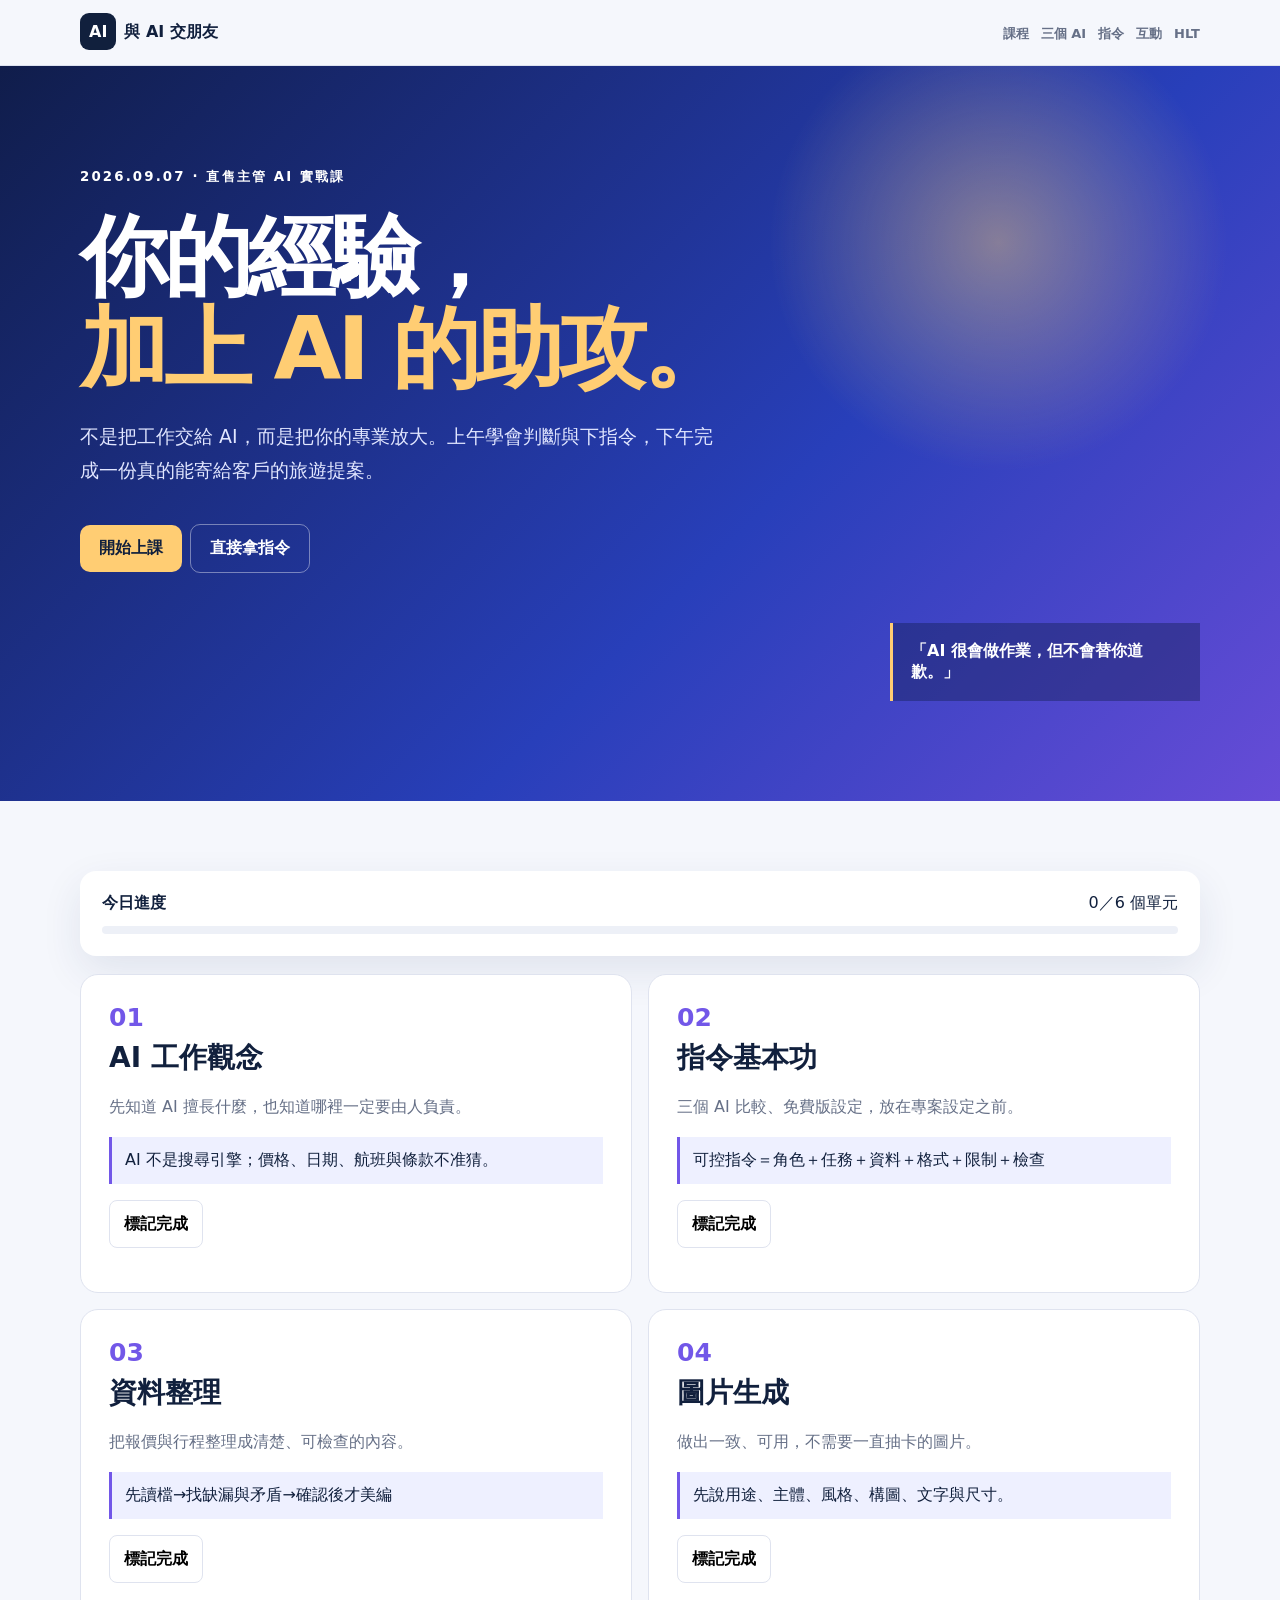
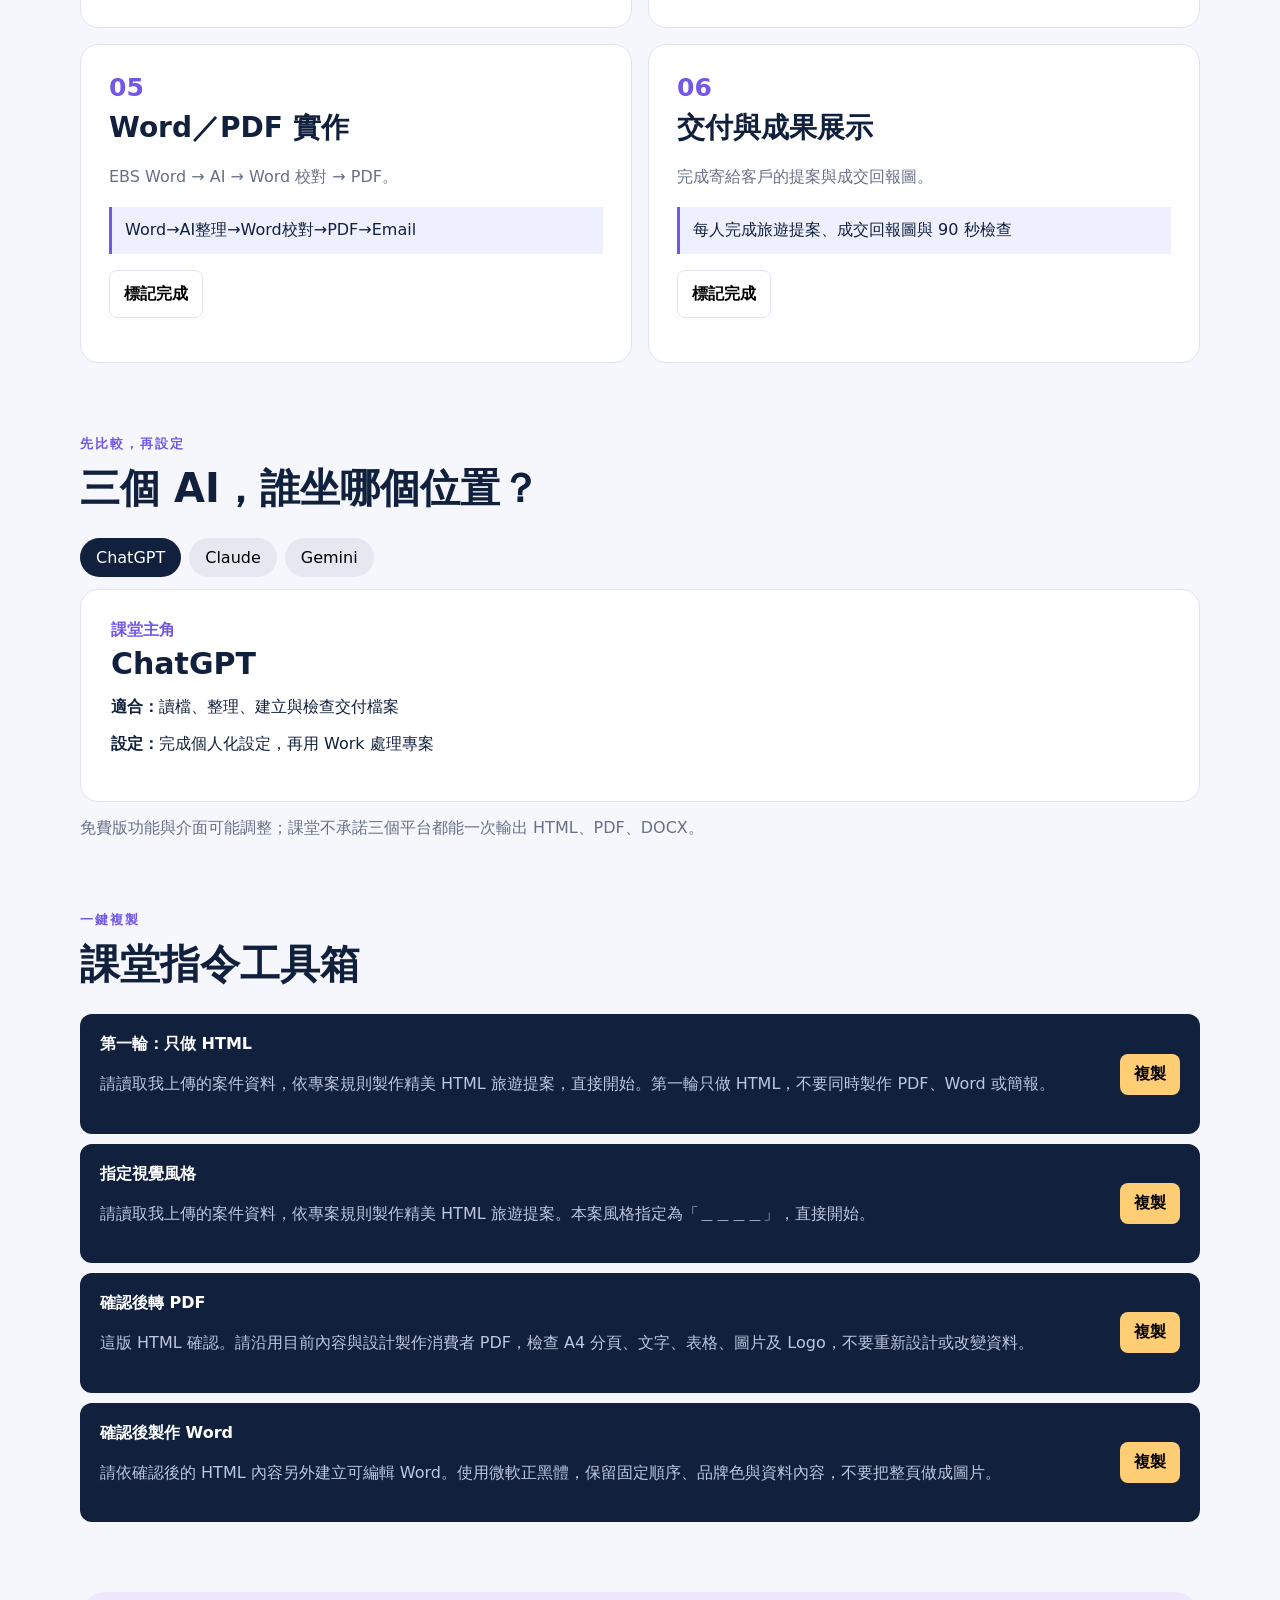
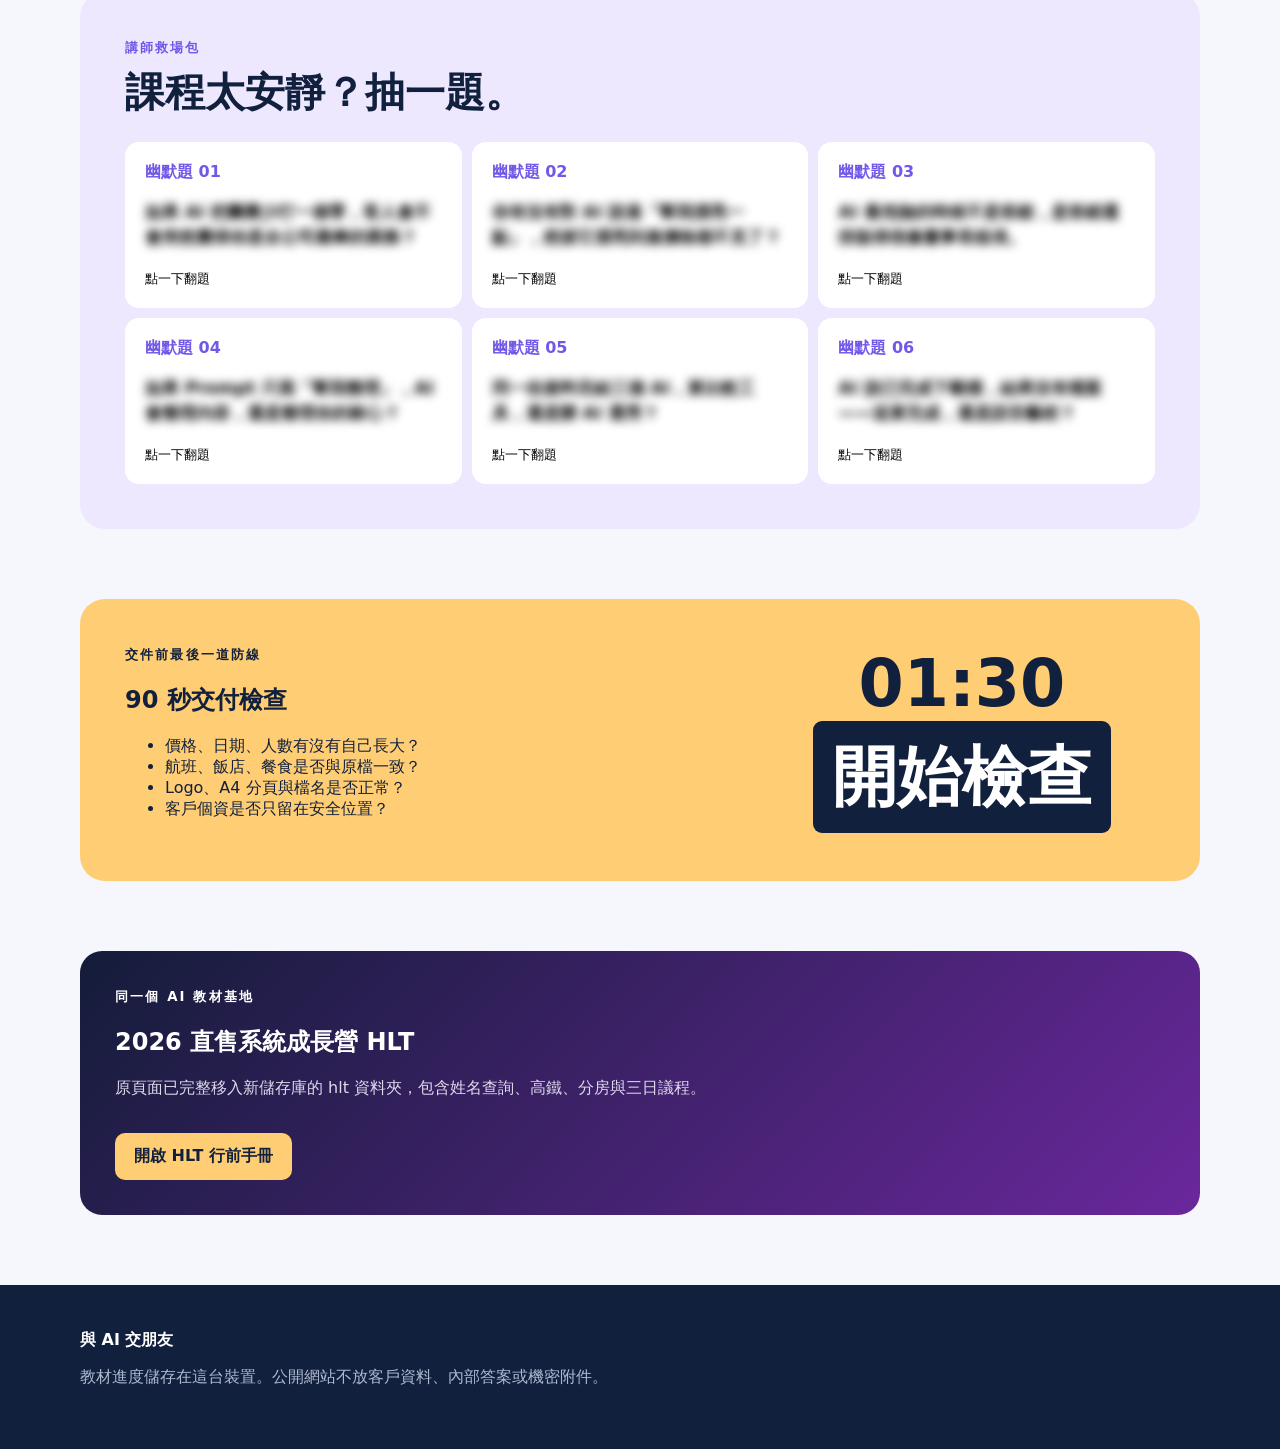
==== index.html @ 9ff0e01e "建立 AI 互動課程首頁" ====
<!doctype html><html lang="zh-Hant"><head><meta charset="utf-8"><meta name="viewport" content="width=device-width,initial-scale=1"><meta name="robots" content="noindex,nofollow,noarchive"><title>與 AI 交朋友｜互動式課程</title><style>
:root{--n:#11203d;--b:#3048d5;--v:#7257e8;--g:#ffcd73;--p:#f5f7fc;--m:#667087}*{box-sizing:border-box}html{scroll-behavior:smooth}body{margin:0;background:var(--p);color:var(--n);font-family:"Microsoft JhengHei",system-ui,sans-serif}a{text-decoration:none}header{position:sticky;top:0;z-index:5;height:66px;padding:0 max(20px,calc((100% - 1120px)/2));display:flex;align-items:center;justify-content:space-between;background:#f5f7fcee;backdrop-filter:blur(14px);border-bottom:1px solid #dde2ef}header a{color:var(--n);font-weight:900}header b{background:var(--n);color:white;padding:9px;border-radius:9px;margin-right:8px}nav a{margin-left:12px;font-size:13px;color:var(--m)}.hero{min-height:620px;padding:100px max(20px,calc((100% - 1120px)/2));color:white;background:radial-gradient(circle at 78% 24%,#ffce7370,transparent 20%),linear-gradient(135deg,#101d4b,#283fba 60%,#674cd7)}.hero small,.ey{letter-spacing:.16em;font-weight:900}.hero h1{font-size:clamp(50px,7vw,88px);line-height:1.04;letter-spacing:-.05em;margin:25px 0}.hero em{font-style:normal;color:var(--g)}.hero>p{max-width:650px;font-size:19px;line-height:1.8;color:#e1e6ff}.btn{display:inline-block;margin:18px 8px 0 0;padding:13px 19px;border-radius:10px;background:var(--g);color:var(--n);font-weight:900}.btn.alt{background:transparent;border:1px solid #ffffff66;color:white}.quote{margin:50px 0 0 auto;width:310px;padding:18px;border-left:3px solid var(--g);background:#101d4b66;font-weight:800}.wrap{width:min(1120px,calc(100% - 32px));margin:70px auto}.progress{background:white;padding:22px;border-radius:16px;box-shadow:0 15px 40px #21326619}.progress>div{display:flex;justify-content:space-between}.bar{height:8px;margin-top:12px;background:#edf0f7;border-radius:9px;overflow:hidden}.bar i{display:block;height:100%;background:linear-gradient(90deg,var(--b),var(--v));transition:.3s}.grid{display:grid;grid-template-columns:1fr 1fr;gap:16px;margin-top:18px}.card{padding:28px;background:white;border:1px solid #dfe3ef;border-radius:18px}.card .num{color:var(--v);font-size:25px;font-weight:900}.card h2{font-size:28px;margin:7px 0}.card p,.card li{color:var(--m);line-height:1.75}.card aside{padding:13px;background:#eef0ff;border-left:3px solid var(--v)}button{font:inherit;cursor:pointer}.card button{padding:9px 14px;border:1px solid #dfe3ef;border-radius:8px;background:white;font-weight:800}.card button.ok{background:#e5f8ef;color:#167149}.title small{color:var(--v);font-weight:900;letter-spacing:.15em}.title h2{font-size:40px;margin:8px 0 22px}.tabs{display:flex;gap:8px}.tabs button{padding:10px 16px;border:0;border-radius:99px;background:#e5e8f1}.tabs button.on{background:var(--n);color:white}.aibox{margin-top:12px;padding:30px;background:white;border-radius:18px;border:1px solid #dfe3ef}.aibox h3{font-size:30px;margin:5px 0}.aibox em{color:var(--v);font-style:normal;font-weight:900}.prompts{display:grid;gap:10px}.prompt{display:flex;gap:18px;justify-content:space-between;padding:20px;background:var(--n);color:white;border-radius:12px}.prompt p{color:#bdc7df;line-height:1.65}.prompt button{align-self:center;padding:10px 14px;border:0;border-radius:8px;background:var(--g);font-weight:900}.fun{padding:45px;background:#eee8ff;border-radius:25px}.jokes{display:grid;grid-template-columns:repeat(3,1fr);gap:10px}.jokes button{min-height:160px;padding:20px;text-align:left;border:0;border-radius:14px;background:white}.jokes button b{color:var(--v)}.jokes button p{font-size:17px;font-weight:800;line-height:1.5;filter:blur(5px)}.jokes button.show p{filter:none}.timer{display:grid;grid-template-columns:1fr .6fr;align-items:center;padding:45px;background:var(--g);border-radius:25px}.clock{text-align:center;font-size:65px;font-weight:900}.clock button{display:block;margin:auto;padding:12px 19px;border:0;border-radius:9px;background:var(--n);color:white;font-weight:900}.hlt{padding:35px;background:linear-gradient(135deg,#141c39,#6a279c);color:white;border-radius:22px}.hlt p{color:#e0d9ed}.hlt a{color:var(--n)}footer{padding:45px max(20px,calc((100% - 1120px)/2));background:var(--n);color:white}footer p{color:#aeb9d0}@media(max-width:760px){nav{display:none}.hero{padding-top:70px}.quote{margin-left:0}.grid,.jokes,.timer{grid-template-columns:1fr}.title h2{font-size:32px}.prompt{display:block}.prompt button{margin-top:8px}.clock{font-size:55px}}
</style></head><body><header><a href="#top"><b>AI</b>與 AI 交朋友</a><nav><a href="#course">課程</a><a href="#compare">三個 AI</a><a href="#prompts">指令</a><a href="#fun">互動</a><a href="hlt/">HLT</a></nav></header>
<section class="hero" id="top"><small>2026.09.07 · 直售主管 AI 實戰課</small><h1>你的經驗，<br><em>加上 AI 的助攻。</em></h1><p>不是把工作交給 AI，而是把你的專業放大。上午學會判斷與下指令，下午完成一份真的能寄給客戶的旅遊提案。</p><a class="btn" href="#course">開始上課</a><a class="btn alt" href="#prompts">直接拿指令</a><div class="quote">「AI 很會做作業，但不會替你道歉。」</div></section>
<main><section class="wrap" id="course"><div class="progress"><div><b>今日進度</b><span id="count">0／6 個單元</span></div><div class="bar"><i id="bar"></i></div></div><div class="grid" id="modules"></div></section>
<section class="wrap" id="compare"><div class="title"><small>先比較，再設定</small><h2>三個 AI，誰坐哪個位置？</h2></div><div class="tabs"><button class="on" data-ai="ChatGPT">ChatGPT</button><button data-ai="Claude">Claude</button><button data-ai="Gemini">Gemini</button></div><div class="aibox" id="aibox"></div><p style="color:var(--m)">免費版功能與介面可能調整；課堂不承諾三個平台都能一次輸出 HTML、PDF、DOCX。</p></section>
<section class="wrap" id="prompts"><div class="title"><small>一鍵複製</small><h2>課堂指令工具箱</h2></div><div class="prompts" id="promptlist"></div></section>
<section class="wrap fun" id="fun"><div class="title"><small>講師救場包</small><h2>課程太安靜？抽一題。</h2></div><div class="jokes" id="jokes"></div></section>
<section class="wrap timer"><div><small class="ey">交件前最後一道防線</small><h2>90 秒交付檢查</h2><ul><li>價格、日期、人數有沒有自己長大？</li><li>航班、飯店、餐食是否與原檔一致？</li><li>Logo、A4 分頁與檔名是否正常？</li><li>客戶個資是否只留在安全位置？</li></ul></div><div class="clock"><span id="clock">01:30</span><button id="start">開始檢查</button></div></section>
<section class="wrap hlt"><small class="ey">同一個 AI 教材基地</small><h2>2026 直售系統成長營 HLT</h2><p>原頁面已完整移入新儲存庫的 hlt 資料夾，包含姓名查詢、高鐵、分房與三日議程。</p><a class="btn" href="hlt/">開啟 HLT 行前手冊</a></section></main>
<footer><b>與 AI 交朋友</b><p>教材進度儲存在這台裝置。公開網站不放客戶資料、內部答案或機密附件。</p></footer>
<script>
const M=[["AI 工作觀念","先知道 AI 擅長什麼，也知道哪裡一定要由人負責。","AI 不是搜尋引擎；價格、日期、航班與條款不准猜。"],["指令基本功","三個 AI 比較、免費版設定，放在專案設定之前。","可控指令＝角色＋任務＋資料＋格式＋限制＋檢查"],["資料整理","把報價與行程整理成清楚、可檢查的內容。","先讀檔→找缺漏與矛盾→確認後才美編"],["圖片生成","做出一致、可用，不需要一直抽卡的圖片。","先說用途、主體、風格、構圖、文字與尺寸。"],["Word／PDF 實作","EBS Word → AI → Word 校對 → PDF。","Word→AI整理→Word校對→PDF→Email"],["交付與成果展示","完成寄給客戶的提案與成交回報圖。","每人完成旅遊提案、成交回報圖與 90 秒檢查"]];
let done=JSON.parse(localStorage.getItem("ai-course-progress")||"[]");function render(){modules.innerHTML=M.map((m,i)=>`<article class="card"><span class="num">${String(i+1).padStart(2,"0")}</span><h2>${m[0]}</h2><p>${m[1]}</p><aside>${m[2]}</aside><p><button class="${done.includes(i)?"ok":""}" onclick="mark(${i})">${done.includes(i)?"✓ 已完成":"標記完成"}</button></p></article>`).join("");count.textContent=done.length+"／6 個單元";bar.style.width=done.length/6*100+"%"}function mark(i){done=done.includes(i)?done.filter(x=>x!==i):[...done,i];localStorage.setItem("ai-course-progress",JSON.stringify(done));render()}render();
const A={ChatGPT:["課堂主角","讀檔、整理、建立與檢查交付檔案","完成個人化設定，再用 Work 處理專案"],Claude:["HTML 美編替代","Artifact 預覽、長文理解與精美網頁","建立 Project，上傳品牌素材與專案指令"],Gemini:["Google 流程搭檔","Canvas 網頁與 Google 文件工作流","建立 Gem；下載能力依免費帳號介面為準"]};function showAI(n){aibox.innerHTML=`<em>${A[n][0]}</em><h3>${n}</h3><p><b>適合：</b>${A[n][1]}</p><p><b>設定：</b>${A[n][2]}</p>`};showAI("ChatGPT");document.querySelectorAll("[data-ai]").forEach(b=>b.onclick=()=>{document.querySelectorAll("[data-ai]").forEach(x=>x.classList.remove("on"));b.classList.add("on");showAI(b.dataset.ai)});
const P=[["第一輪：只做 HTML","請讀取我上傳的案件資料，依專案規則製作精美 HTML 旅遊提案，直接開始。第一輪只做 HTML，不要同時製作 PDF、Word 或簡報。"],["指定視覺風格","請讀取我上傳的案件資料，依專案規則製作精美 HTML 旅遊提案。本案風格指定為「＿＿＿＿」，直接開始。"],["確認後轉 PDF","這版 HTML 確認。請沿用目前內容與設計製作消費者 PDF，檢查 A4 分頁、文字、表格、圖片及 Logo，不要重新設計或改變資料。"],["確認後製作 Word","請依確認後的 HTML 內容另外建立可編輯 Word。使用微軟正黑體，保留固定順序、品牌色與資料內容，不要把整頁做成圖片。"]];promptlist.innerHTML=P.map((p,i)=>`<article class="prompt"><div><b>${p[0]}</b><p>${p[1]}</p></div><button onclick="navigator.clipboard.writeText(P[${i}][1]);this.textContent='已複製 ✓';setTimeout(()=>this.textContent='複製',1200)">複製</button></article>`).join("");
const J=["如果 AI 把團費少打一個零，客人會不會突然覺得你是全公司最棒的業務？","你有沒有對 AI 說過「幫我漂亮一點」，然後它漂亮到連價格都不見了？","AI 最危險的時候不是答錯，是答錯還排版得很像董事長核准。","如果 Prompt 只寫「幫我整理」，AI 會整理內容，還是整理你的耐心？","同一份資料丟給三個 AI，算比較工具，還是辦 AI 選秀？","AI 說已完成下載檔，結果沒有檔案——這算完成，還是語言藝術？"];jokes.innerHTML=J.map((j,i)=>`<button onclick="this.classList.toggle('show')"><b>幽默題 ${String(i+1).padStart(2,"0")}</b><p>${j}</p><small>點一下翻題</small></button>`).join("");
let s=90,t=null;start.onclick=()=>{if(s===0)s=90;if(t){clearInterval(t);t=null;start.textContent="繼續"}else{start.textContent="暫停";t=setInterval(()=>{s--;clock.textContent=String(Math.floor(s/60)).padStart(2,"0")+":"+String(s%60).padStart(2,"0");if(s<=0){clearInterval(t);t=null;start.textContent="重新開始"}},1000)}};
</script></body></html>
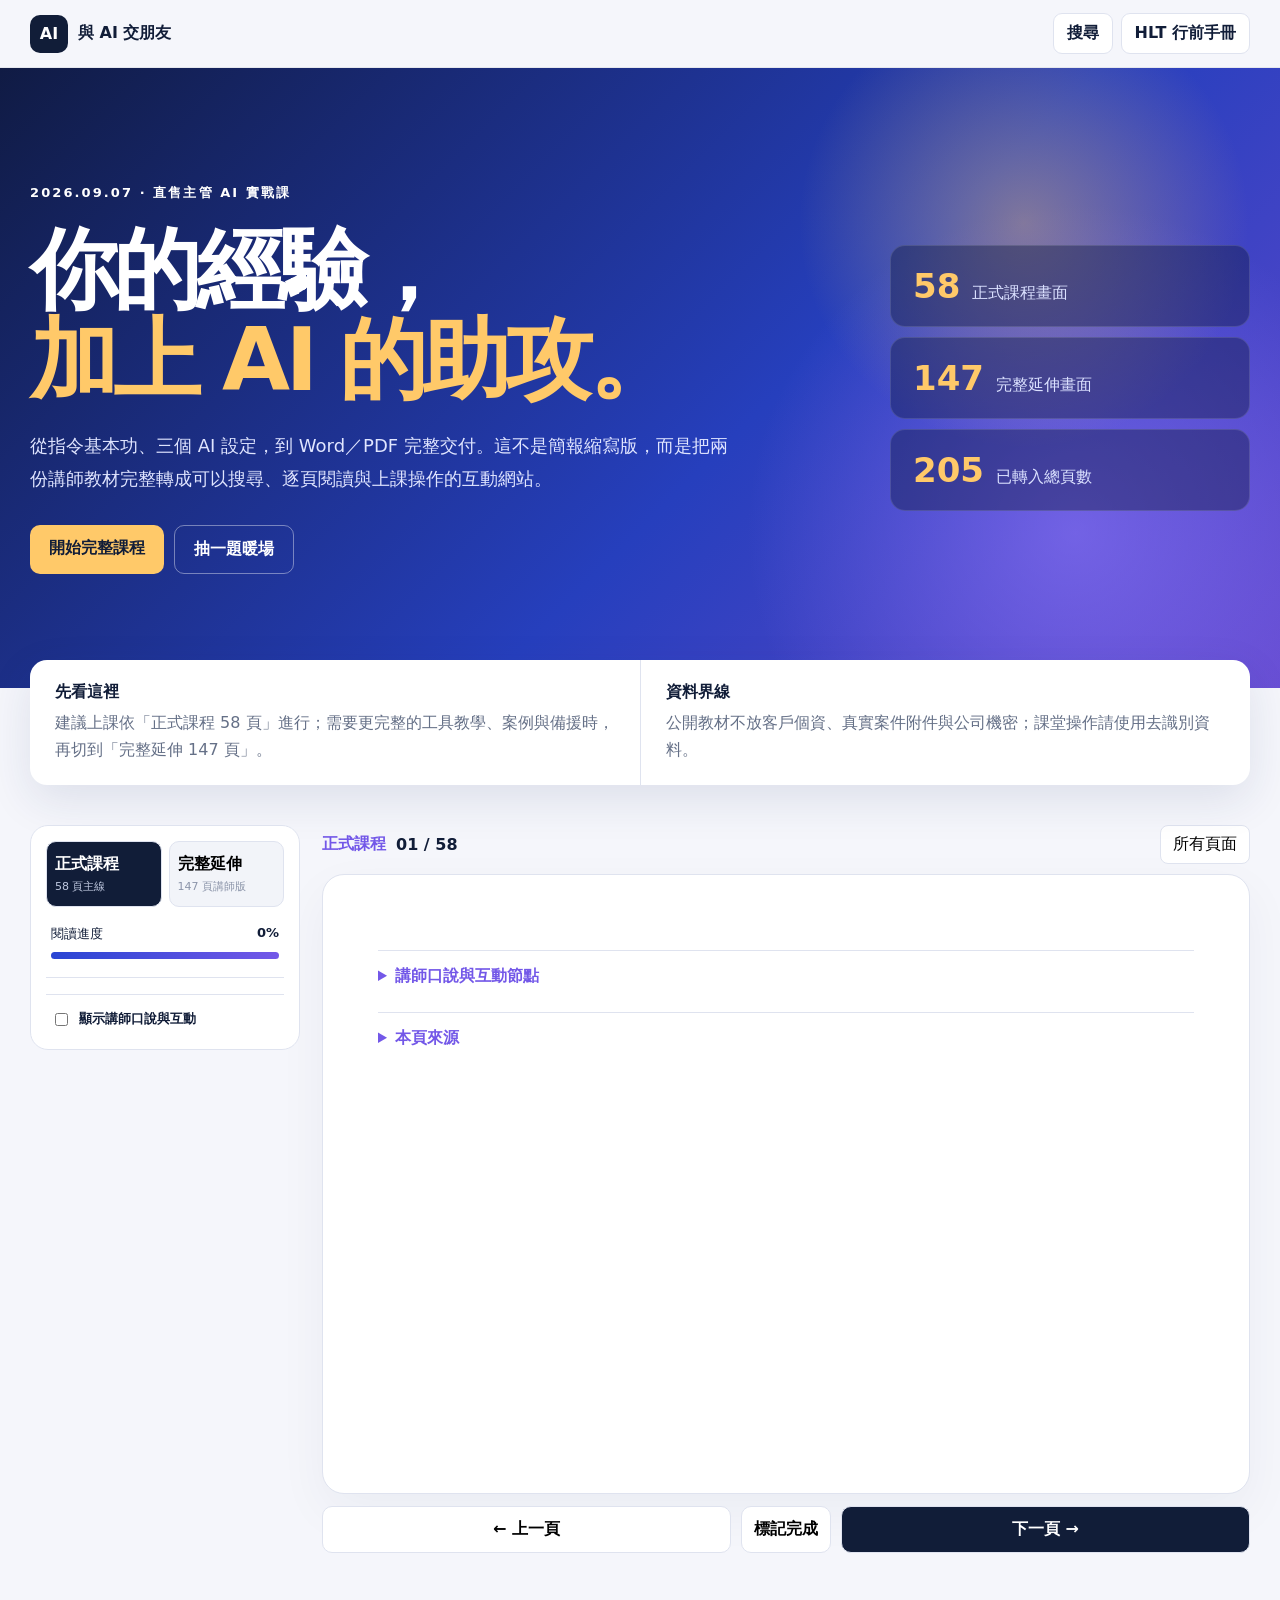
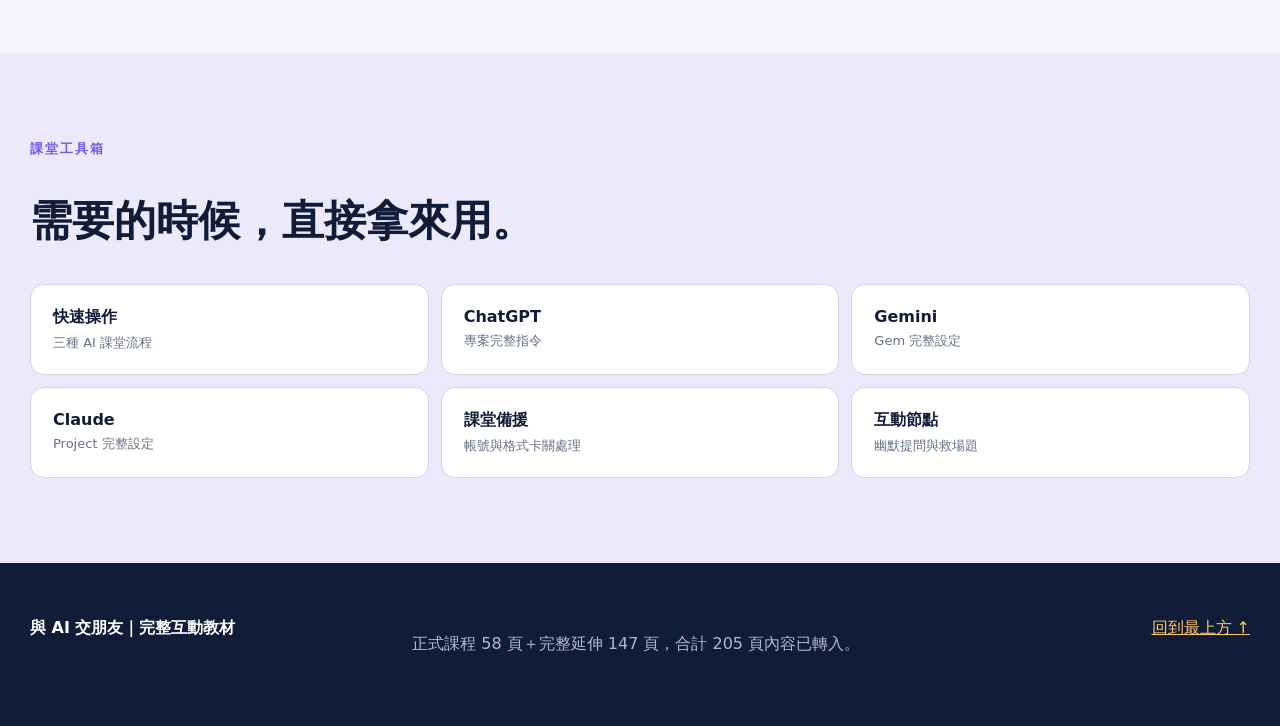
==== commit 6a20c460: "重建 205 頁完整互動教材" ====
--- a/index.html
+++ b/index.html
@@ -1,19 +1,11 @@
-<!doctype html><html lang="zh-Hant"><head><meta charset="utf-8"><meta name="viewport" content="width=device-width,initial-scale=1"><meta name="robots" content="noindex,nofollow,noarchive"><title>與 AI 交朋友｜互動式課程</title><style>
-:root{--n:#11203d;--b:#3048d5;--v:#7257e8;--g:#ffcd73;--p:#f5f7fc;--m:#667087}*{box-sizing:border-box}html{scroll-behavior:smooth}body{margin:0;background:var(--p);color:var(--n);font-family:"Microsoft JhengHei",system-ui,sans-serif}a{text-decoration:none}header{position:sticky;top:0;z-index:5;height:66px;padding:0 max(20px,calc((100% - 1120px)/2));display:flex;align-items:center;justify-content:space-between;background:#f5f7fcee;backdrop-filter:blur(14px);border-bottom:1px solid #dde2ef}header a{color:var(--n);font-weight:900}header b{background:var(--n);color:white;padding:9px;border-radius:9px;margin-right:8px}nav a{margin-left:12px;font-size:13px;color:var(--m)}.hero{min-height:620px;padding:100px max(20px,calc((100% - 1120px)/2));color:white;background:radial-gradient(circle at 78% 24%,#ffce7370,transparent 20%),linear-gradient(135deg,#101d4b,#283fba 60%,#674cd7)}.hero small,.ey{letter-spacing:.16em;font-weight:900}.hero h1{font-size:clamp(50px,7vw,88px);line-height:1.04;letter-spacing:-.05em;margin:25px 0}.hero em{font-style:normal;color:var(--g)}.hero>p{max-width:650px;font-size:19px;line-height:1.8;color:#e1e6ff}.btn{display:inline-block;margin:18px 8px 0 0;padding:13px 19px;border-radius:10px;background:var(--g);color:var(--n);font-weight:900}.btn.alt{background:transparent;border:1px solid #ffffff66;color:white}.quote{margin:50px 0 0 auto;width:310px;padding:18px;border-left:3px solid var(--g);background:#101d4b66;font-weight:800}.wrap{width:min(1120px,calc(100% - 32px));margin:70px auto}.progress{background:white;padding:22px;border-radius:16px;box-shadow:0 15px 40px #21326619}.progress>div{display:flex;justify-content:space-between}.bar{height:8px;margin-top:12px;background:#edf0f7;border-radius:9px;overflow:hidden}.bar i{display:block;height:100%;background:linear-gradient(90deg,var(--b),var(--v));transition:.3s}.grid{display:grid;grid-template-columns:1fr 1fr;gap:16px;margin-top:18px}.card{padding:28px;background:white;border:1px solid #dfe3ef;border-radius:18px}.card .num{color:var(--v);font-size:25px;font-weight:900}.card h2{font-size:28px;margin:7px 0}.card p,.card li{color:var(--m);line-height:1.75}.card aside{padding:13px;background:#eef0ff;border-left:3px solid var(--v)}button{font:inherit;cursor:pointer}.card button{padding:9px 14px;border:1px solid #dfe3ef;border-radius:8px;background:white;font-weight:800}.card button.ok{background:#e5f8ef;color:#167149}.title small{color:var(--v);font-weight:900;letter-spacing:.15em}.title h2{font-size:40px;margin:8px 0 22px}.tabs{display:flex;gap:8px}.tabs button{padding:10px 16px;border:0;border-radius:99px;background:#e5e8f1}.tabs button.on{background:var(--n);color:white}.aibox{margin-top:12px;padding:30px;background:white;border-radius:18px;border:1px solid #dfe3ef}.aibox h3{font-size:30px;margin:5px 0}.aibox em{color:var(--v);font-style:normal;font-weight:900}.prompts{display:grid;gap:10px}.prompt{display:flex;gap:18px;justify-content:space-between;padding:20px;background:var(--n);color:white;border-radius:12px}.prompt p{color:#bdc7df;line-height:1.65}.prompt button{align-self:center;padding:10px 14px;border:0;border-radius:8px;background:var(--g);font-weight:900}.fun{padding:45px;background:#eee8ff;border-radius:25px}.jokes{display:grid;grid-template-columns:repeat(3,1fr);gap:10px}.jokes button{min-height:160px;padding:20px;text-align:left;border:0;border-radius:14px;background:white}.jokes button b{color:var(--v)}.jokes button p{font-size:17px;font-weight:800;line-height:1.5;filter:blur(5px)}.jokes button.show p{filter:none}.timer{display:grid;grid-template-columns:1fr .6fr;align-items:center;padding:45px;background:var(--g);border-radius:25px}.clock{text-align:center;font-size:65px;font-weight:900}.clock button{display:block;margin:auto;padding:12px 19px;border:0;border-radius:9px;background:var(--n);color:white;font-weight:900}.hlt{padding:35px;background:linear-gradient(135deg,#141c39,#6a279c);color:white;border-radius:22px}.hlt p{color:#e0d9ed}.hlt a{color:var(--n)}footer{padding:45px max(20px,calc((100% - 1120px)/2));background:var(--n);color:white}footer p{color:#aeb9d0}@media(max-width:760px){nav{display:none}.hero{padding-top:70px}.quote{margin-left:0}.grid,.jokes,.timer{grid-template-columns:1fr}.title h2{font-size:32px}.prompt{display:block}.prompt button{margin-top:8px}.clock{font-size:55px}}
-</style></head><body><header><a href="#top"><b>AI</b>與 AI 交朋友</a><nav><a href="#course">課程</a><a href="#compare">三個 AI</a><a href="#prompts">指令</a><a href="#fun">互動</a><a href="hlt/">HLT</a></nav></header>
-<section class="hero" id="top"><small>2026.09.07 · 直售主管 AI 實戰課</small><h1>你的經驗，<br><em>加上 AI 的助攻。</em></h1><p>不是把工作交給 AI，而是把你的專業放大。上午學會判斷與下指令，下午完成一份真的能寄給客戶的旅遊提案。</p><a class="btn" href="#course">開始上課</a><a class="btn alt" href="#prompts">直接拿指令</a><div class="quote">「AI 很會做作業，但不會替你道歉。」</div></section>
-<main><section class="wrap" id="course"><div class="progress"><div><b>今日進度</b><span id="count">0／6 個單元</span></div><div class="bar"><i id="bar"></i></div></div><div class="grid" id="modules"></div></section>
-<section class="wrap" id="compare"><div class="title"><small>先比較，再設定</small><h2>三個 AI，誰坐哪個位置？</h2></div><div class="tabs"><button class="on" data-ai="ChatGPT">ChatGPT</button><button data-ai="Claude">Claude</button><button data-ai="Gemini">Gemini</button></div><div class="aibox" id="aibox"></div><p style="color:var(--m)">免費版功能與介面可能調整；課堂不承諾三個平台都能一次輸出 HTML、PDF、DOCX。</p></section>
-<section class="wrap" id="prompts"><div class="title"><small>一鍵複製</small><h2>課堂指令工具箱</h2></div><div class="prompts" id="promptlist"></div></section>
-<section class="wrap fun" id="fun"><div class="title"><small>講師救場包</small><h2>課程太安靜？抽一題。</h2></div><div class="jokes" id="jokes"></div></section>
-<section class="wrap timer"><div><small class="ey">交件前最後一道防線</small><h2>90 秒交付檢查</h2><ul><li>價格、日期、人數有沒有自己長大？</li><li>航班、飯店、餐食是否與原檔一致？</li><li>Logo、A4 分頁與檔名是否正常？</li><li>客戶個資是否只留在安全位置？</li></ul></div><div class="clock"><span id="clock">01:30</span><button id="start">開始檢查</button></div></section>
-<section class="wrap hlt"><small class="ey">同一個 AI 教材基地</small><h2>2026 直售系統成長營 HLT</h2><p>原頁面已完整移入新儲存庫的 hlt 資料夾，包含姓名查詢、高鐵、分房與三日議程。</p><a class="btn" href="hlt/">開啟 HLT 行前手冊</a></section></main>
-<footer><b>與 AI 交朋友</b><p>教材進度儲存在這台裝置。公開網站不放客戶資料、內部答案或機密附件。</p></footer>
-<script>
-const M=[["AI 工作觀念","先知道 AI 擅長什麼，也知道哪裡一定要由人負責。","AI 不是搜尋引擎；價格、日期、航班與條款不准猜。"],["指令基本功","三個 AI 比較、免費版設定，放在專案設定之前。","可控指令＝角色＋任務＋資料＋格式＋限制＋檢查"],["資料整理","把報價與行程整理成清楚、可檢查的內容。","先讀檔→找缺漏與矛盾→確認後才美編"],["圖片生成","做出一致、可用，不需要一直抽卡的圖片。","先說用途、主體、風格、構圖、文字與尺寸。"],["Word／PDF 實作","EBS Word → AI → Word 校對 → PDF。","Word→AI整理→Word校對→PDF→Email"],["交付與成果展示","完成寄給客戶的提案與成交回報圖。","每人完成旅遊提案、成交回報圖與 90 秒檢查"]];
-let done=JSON.parse(localStorage.getItem("ai-course-progress")||"[]");function render(){modules.innerHTML=M.map((m,i)=>`<article class="card"><span class="num">${String(i+1).padStart(2,"0")}</span><h2>${m[0]}</h2><p>${m[1]}</p><aside>${m[2]}</aside><p><button class="${done.includes(i)?"ok":""}" onclick="mark(${i})">${done.includes(i)?"✓ 已完成":"標記完成"}</button></p></article>`).join("");count.textContent=done.length+"／6 個單元";bar.style.width=done.length/6*100+"%"}function mark(i){done=done.includes(i)?done.filter(x=>x!==i):[...done,i];localStorage.setItem("ai-course-progress",JSON.stringify(done));render()}render();
-const A={ChatGPT:["課堂主角","讀檔、整理、建立與檢查交付檔案","完成個人化設定，再用 Work 處理專案"],Claude:["HTML 美編替代","Artifact 預覽、長文理解與精美網頁","建立 Project，上傳品牌素材與專案指令"],Gemini:["Google 流程搭檔","Canvas 網頁與 Google 文件工作流","建立 Gem；下載能力依免費帳號介面為準"]};function showAI(n){aibox.innerHTML=`<em>${A[n][0]}</em><h3>${n}</h3><p><b>適合：</b>${A[n][1]}</p><p><b>設定：</b>${A[n][2]}</p>`};showAI("ChatGPT");document.querySelectorAll("[data-ai]").forEach(b=>b.onclick=()=>{document.querySelectorAll("[data-ai]").forEach(x=>x.classList.remove("on"));b.classList.add("on");showAI(b.dataset.ai)});
-const P=[["第一輪：只做 HTML","請讀取我上傳的案件資料，依專案規則製作精美 HTML 旅遊提案，直接開始。第一輪只做 HTML，不要同時製作 PDF、Word 或簡報。"],["指定視覺風格","請讀取我上傳的案件資料，依專案規則製作精美 HTML 旅遊提案。本案風格指定為「＿＿＿＿」，直接開始。"],["確認後轉 PDF","這版 HTML 確認。請沿用目前內容與設計製作消費者 PDF，檢查 A4 分頁、文字、表格、圖片及 Logo，不要重新設計或改變資料。"],["確認後製作 Word","請依確認後的 HTML 內容另外建立可編輯 Word。使用微軟正黑體，保留固定順序、品牌色與資料內容，不要把整頁做成圖片。"]];promptlist.innerHTML=P.map((p,i)=>`<article class="prompt"><div><b>${p[0]}</b><p>${p[1]}</p></div><button onclick="navigator.clipboard.writeText(P[${i}][1]);this.textContent='已複製 ✓';setTimeout(()=>this.textContent='複製',1200)">複製</button></article>`).join("");
-const J=["如果 AI 把團費少打一個零，客人會不會突然覺得你是全公司最棒的業務？","你有沒有對 AI 說過「幫我漂亮一點」，然後它漂亮到連價格都不見了？","AI 最危險的時候不是答錯，是答錯還排版得很像董事長核准。","如果 Prompt 只寫「幫我整理」，AI 會整理內容，還是整理你的耐心？","同一份資料丟給三個 AI，算比較工具，還是辦 AI 選秀？","AI 說已完成下載檔，結果沒有檔案——這算完成，還是語言藝術？"];jokes.innerHTML=J.map((j,i)=>`<button onclick="this.classList.toggle('show')"><b>幽默題 ${String(i+1).padStart(2,"0")}</b><p>${j}</p><small>點一下翻題</small></button>`).join("");
-let s=90,t=null;start.onclick=()=>{if(s===0)s=90;if(t){clearInterval(t);t=null;start.textContent="繼續"}else{start.textContent="暫停";t=setInterval(()=>{s--;clock.textContent=String(Math.floor(s/60)).padStart(2,"0")+":"+String(s%60).padStart(2,"0");if(s<=0){clearInterval(t);t=null;start.textContent="重新開始"}},1000)}};
-</script></body></html>+<!doctype html><html lang="zh-Hant"><head><meta charset="utf-8"><meta name="viewport" content="width=device-width,initial-scale=1"><meta name="robots" content="noindex,nofollow,noarchive"><title>與 AI 交朋友｜完整互動教材</title><link rel="icon" href="favicon.ico" sizes="any"><link rel="icon" type="image/svg+xml" href="favicon.svg"><link rel="stylesheet" href="styles.css?v=2"></head>
+<body><header class="top"><a class="brand" href="#top"><b>AI</b><span>與 AI 交朋友</span></a><div class="top-actions"><button id="searchBtn">搜尋</button><a href="hlt/">HLT 行前手冊</a></div></header>
+<main id="top"><section class="hero"><div class="hero-copy"><span class="eyebrow">2026.09.07 · 直售主管 AI 實戰課</span><h1>你的經驗，<br><em>加上 AI 的助攻。</em></h1><p>從指令基本功、三個 AI 設定，到 Word／PDF 完整交付。這不是簡報縮寫版，而是把兩份講師教材完整轉成可以搜尋、逐頁閱讀與上課操作的互動網站。</p><div class="hero-actions"><a href="#reader">開始完整課程</a><button id="randomBtn">抽一題暖場</button></div></div><aside class="hero-stats"><div><strong>58</strong><span>正式課程畫面</span></div><div><strong>147</strong><span>完整延伸畫面</span></div><div><strong>205</strong><span>已轉入總頁數</span></div></aside></section>
+<section class="orientation"><div><b>先看這裡</b><p>建議上課依「正式課程 58 頁」進行；需要更完整的工具教學、案例與備援時，再切到「完整延伸 147 頁」。</p></div><div><b>資料界線</b><p>公開教材不放客戶個資、真實案件附件與公司機密；課堂操作請使用去識別資料。</p></div></section>
+<section class="reader" id="reader"><aside class="sidebar"><div class="deck-switch"><button class="active" data-deck="core"><b>正式課程</b><span>58 頁主線</span></button><button data-deck="extended"><b>完整延伸</b><span>147 頁講師版</span></button></div><div class="progress-block"><div><span>閱讀進度</span><b id="progressText">0%</b></div><i><b id="progressBar"></b></i></div><nav id="sectionNav"></nav><label class="instructor-toggle"><input id="instructorMode" type="checkbox"><span>顯示講師口說與互動</span></label></aside>
+<div class="stage"><div class="stage-toolbar"><div><span id="deckLabel">正式課程</span><b id="pageLabel">01 / 58</b></div><button id="outlineBtn">所有頁面</button></div><article class="lesson-card"><div class="lesson-head"><span id="sectionLabel"></span><span id="slideNo"></span></div><div id="lessonContent"></div><details class="speaker" id="speakerNotes"><summary>講師口說與互動節點</summary><div id="notesContent"></div></details><details class="sources"><summary>本頁來源</summary><div id="sourcesContent"></div></details></article><div class="pager"><button id="prevBtn">← 上一頁</button><button id="completeBtn">標記完成</button><button id="nextBtn">下一頁 →</button></div></div></section>
+<section class="toolkit"><div><span class="eyebrow dark">課堂工具箱</span><h2>需要的時候，直接拿來用。</h2></div><div class="tool-grid"><a href="00_課堂快速操作_三種AI.txt" download><b>快速操作</b><span>三種 AI 課堂流程</span></a><a href="01_ChatGPT專案指令_旅遊報價暨行程美編.txt" download><b>ChatGPT</b><span>專案完整指令</span></a><a href="02_Gemini_Gem完整設定_旅遊報價暨行程美編.txt" download><b>Gemini</b><span>Gem 完整設定</span></a><a href="03_Claude_Project完整設定_旅遊報價暨行程美編.txt" download><b>Claude</b><span>Project 完整設定</span></a><a href="04_AI平台能力與課堂備援.txt" download><b>課堂備援</b><span>帳號與格式卡關處理</span></a><a href="講師互動節點.txt" download><b>互動節點</b><span>幽默提問與救場題</span></a></div></section></main>
+<dialog id="searchDialog"><form method="dialog"><button class="close">關閉 ×</button></form><h2>搜尋完整教材</h2><input id="searchInput" placeholder="輸入：個人化、Word、Claude、圖片……"><div id="searchResults"></div></dialog>
+<dialog id="outlineDialog"><form method="dialog"><button class="close">關閉 ×</button></form><h2 id="outlineTitle">所有頁面</h2><div id="outlineGrid"></div></dialog>
+<dialog id="randomDialog"><form method="dialog"><button class="close">關閉 ×</button></form><span class="eyebrow dark">課程暖場</span><h2 id="randomQuestion"></h2><button class="draw" id="drawAgain">再抽一題</button></dialog>
+<footer><b>與 AI 交朋友｜完整互動教材</b><p>正式課程 58 頁＋完整延伸 147 頁，合計 205 頁內容已轉入。</p><a href="#top">回到最上方 ↑</a></footer><script src="course-data.js?v=2"></script><script src="app.js?v=2"></script></body></html>
--- a/styles.css
+++ b/styles.css
@@ -0,0 +1 @@
+:root{--ink:#111d38;--blue:#2945d3;--violet:#7358e8;--gold:#ffc969;--paper:#f5f6fb;--line:#dfe3ef;--muted:#657087;--green:#1c8259}*{box-sizing:border-box}html{scroll-behavior:smooth}body{margin:0;background:var(--paper);color:var(--ink);font-family:"Microsoft JhengHei","Noto Sans TC",system-ui,sans-serif}button,input{font:inherit}button,a{cursor:pointer}.top{position:sticky;top:0;z-index:20;height:68px;padding:0 max(20px,calc((100vw - 1220px)/2));display:flex;align-items:center;justify-content:space-between;background:#f5f6fbeF;backdrop-filter:blur(16px);border-bottom:1px solid #17234212}.brand{display:flex;align-items:center;color:var(--ink);font-weight:900;text-decoration:none}.brand b{display:grid;place-items:center;width:38px;height:38px;margin-right:10px;border-radius:10px;background:var(--ink);color:white}.top-actions{display:flex;gap:8px}.top-actions a,.top-actions button{padding:9px 13px;border:1px solid var(--line);border-radius:9px;background:white;color:var(--ink);text-decoration:none;font-weight:800}.hero{min-height:620px;padding:100px max(20px,calc((100vw - 1220px)/2));display:grid;grid-template-columns:1fr 360px;gap:60px;align-items:center;color:white;background:radial-gradient(circle at 80% 25%,#ffc96966,transparent 20%),radial-gradient(circle at 84% 75%,#987cff88,transparent 28%),linear-gradient(135deg,#101b44,#263fbd 58%,#6349cf)}.eyebrow{font-size:13px;font-weight:900;letter-spacing:.16em}.hero h1{font-size:clamp(54px,7vw,88px);line-height:1.03;letter-spacing:-.055em;margin:23px 0}.hero h1 em{font-style:normal;color:var(--gold)}.hero-copy>p{max-width:710px;font-size:18px;line-height:1.85;color:#e0e5ff}.hero-actions{display:flex;gap:10px;margin-top:30px}.hero-actions a,.hero-actions button{padding:13px 19px;border:0;border-radius:10px;background:var(--gold);color:var(--ink);text-decoration:none;font-weight:900}.hero-actions button{background:transparent;border:1px solid #ffffff66;color:white}.hero-stats{display:grid;gap:10px}.hero-stats div{padding:20px 22px;background:#0d173e66;border:1px solid #ffffff20;border-radius:15px}.hero-stats strong{font-size:34px;color:var(--gold)}.hero-stats span{margin-left:12px;color:#dbe1ff}.orientation{width:min(1220px,calc(100% - 32px));margin:-28px auto 40px;display:grid;grid-template-columns:1fr 1fr;position:relative;border-radius:17px;background:white;box-shadow:0 15px 45px #1f2e611c}.orientation>div{padding:22px 25px}.orientation>div+div{border-left:1px solid var(--line)}.orientation p{margin:6px 0 0;color:var(--muted);line-height:1.7}.reader{width:min(1220px,calc(100% - 32px));margin:0 auto 100px;display:grid;grid-template-columns:270px 1fr;gap:22px;align-items:start}.sidebar{position:sticky;top:88px;padding:15px;border-radius:18px;background:white;border:1px solid var(--line)}.deck-switch{display:grid;grid-template-columns:1fr 1fr;gap:7px}.deck-switch button{padding:12px 8px;border:1px solid var(--line);border-radius:10px;background:#f2f4f9;text-align:left}.deck-switch button.active{background:var(--ink);color:white}.deck-switch b,.deck-switch span{display:block}.deck-switch span{margin-top:4px;font-size:11px;color:#8b94a9}.deck-switch button.active span{color:#bfc8df}.progress-block{padding:18px 5px}.progress-block>div{display:flex;justify-content:space-between;font-size:13px}.progress-block>i{display:block;height:7px;margin-top:9px;border-radius:9px;background:#e9ecf4;overflow:hidden}.progress-block>i b{display:block;height:100%;background:linear-gradient(90deg,var(--blue),var(--violet))}#sectionNav{display:grid;max-height:48vh;overflow:auto;border-top:1px solid var(--line);border-bottom:1px solid var(--line);padding:8px 0}#sectionNav button{display:flex;justify-content:space-between;padding:10px;border:0;border-radius:8px;background:transparent;text-align:left;color:var(--muted)}#sectionNav button:hover,#sectionNav button.active{background:#edf0ff;color:var(--blue);font-weight:800}.instructor-toggle{display:flex;gap:8px;padding:15px 5px 5px;font-size:13px;font-weight:800}.stage{min-width:0}.stage-toolbar{display:flex;align-items:center;justify-content:space-between;margin-bottom:10px}.stage-toolbar>div{display:flex;gap:10px;align-items:center}.stage-toolbar span{color:var(--violet);font-weight:900}.stage-toolbar button{padding:8px 12px;border:1px solid var(--line);border-radius:8px;background:white}.lesson-card{min-height:620px;padding:50px 55px;border-radius:22px;background:white;border:1px solid var(--line);box-shadow:0 18px 50px #1b2b5a0c}.lesson-head{display:flex;justify-content:space-between}.lesson-head span:first-child{font-size:13px;letter-spacing:.14em;color:var(--violet);font-weight:900}.lesson-head span:last-child{font-size:13px;color:#9aa2b4}.lesson-card h1{max-width:800px;font-size:clamp(35px,4vw,54px);line-height:1.15;letter-spacing:-.04em;margin:30px 0}.lesson-card .lead{font-size:20px;line-height:1.75;color:#4d5871}.content-list{display:grid;gap:10px;margin:28px 0}.content-item{position:relative;padding:14px 18px 14px 35px;border-radius:11px;background:#f3f5fa;color:#34405a;line-height:1.65}.content-item:before{content:"";position:absolute;left:16px;top:23px;width:7px;height:7px;border-radius:50%;background:var(--violet)}.copy-row{display:flex;justify-content:space-between;gap:18px;padding:18px;background:#111d38;color:white;border-radius:12px}.copy-row p{margin:0;color:#d2d9ea;line-height:1.75}.copy-row button{min-width:70px;padding:8px;border:0;border-radius:7px;background:var(--gold);font-weight:900}.speaker,.sources{margin-top:25px;border-top:1px solid var(--line);padding-top:15px}.speaker summary,.sources summary{cursor:pointer;font-weight:900;color:var(--violet)}.speaker p,.sources p{color:var(--muted);line-height:1.75}.speaker[hidden]{display:none}.pager{display:grid;grid-template-columns:1fr auto 1fr;gap:10px;margin-top:12px}.pager button{padding:12px;border:1px solid var(--line);border-radius:10px;background:white;font-weight:800}.pager button:last-child{background:var(--ink);color:white}.pager #completeBtn.done{background:#e2f7ed;color:var(--green)}.toolkit{padding:85px max(20px,calc((100vw - 1220px)/2));background:#ece9fb}.toolkit h2{font-size:42px}.eyebrow.dark{color:var(--violet)}.tool-grid{display:grid;grid-template-columns:repeat(3,1fr);gap:12px}.tool-grid a{padding:22px;border-radius:14px;background:white;border:1px solid #d8d3eb;color:var(--ink);text-decoration:none}.tool-grid b,.tool-grid span{display:block}.tool-grid span{margin-top:6px;color:var(--muted);font-size:13px}dialog{width:min(900px,calc(100% - 28px));max-height:88vh;padding:30px;border:0;border-radius:20px;box-shadow:0 30px 100px #111a3f55}dialog::backdrop{background:#0d153a99}.close{float:right;border:0;background:transparent}dialog input{width:100%;padding:14px;border:1px solid var(--line);border-radius:10px}#searchResults,#outlineGrid{display:grid;gap:8px;margin-top:18px;max-height:58vh;overflow:auto}.result,.outline-item{padding:14px;border:1px solid var(--line);border-radius:10px;background:white;text-align:left}.result b,.outline-item b{display:block}.result span,.outline-item span{font-size:12px;color:var(--muted)}.draw{padding:11px 17px;border:0;border-radius:9px;background:var(--ink);color:white;font-weight:900}footer{padding:55px max(20px,calc((100vw - 1220px)/2));display:grid;grid-template-columns:1fr 2fr auto;gap:25px;background:var(--ink);color:white}footer p{color:#aeb8d1}footer a{color:var(--gold)}@media(max-width:850px){.hero{grid-template-columns:1fr}.hero-stats{grid-template-columns:repeat(3,1fr)}.orientation{grid-template-columns:1fr}.reader{grid-template-columns:1fr}.sidebar{position:relative;top:0}.lesson-card{padding:32px 25px}.tool-grid{grid-template-columns:1fr 1fr}footer{grid-template-columns:1fr}}@media(max-width:560px){.top-actions a{display:none}.hero{padding:65px 20px}.hero-stats{grid-template-columns:1fr}.hero-actions{flex-direction:column}.reader{width:calc(100% - 20px)}.pager{grid-template-columns:1fr 1fr}.pager #completeBtn{grid-column:1/-1;grid-row:2}.tool-grid{grid-template-columns:1fr}}
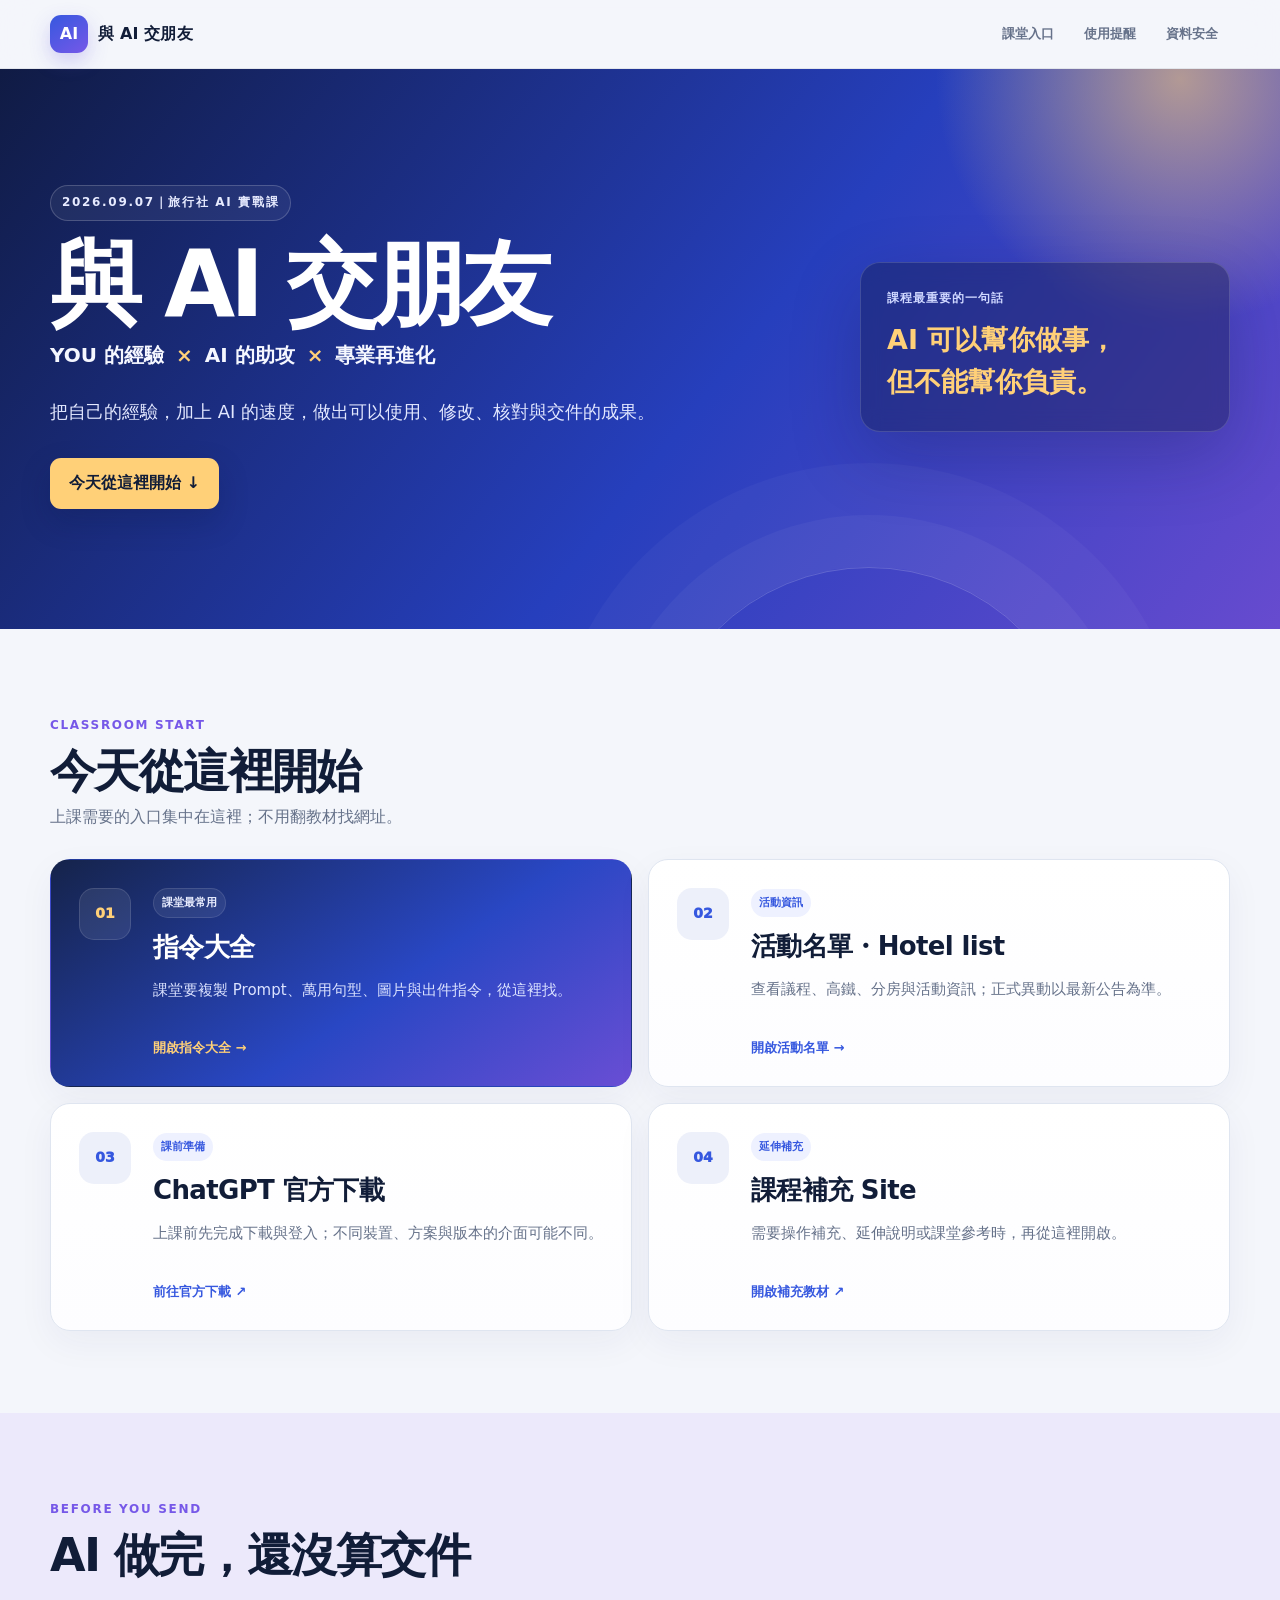
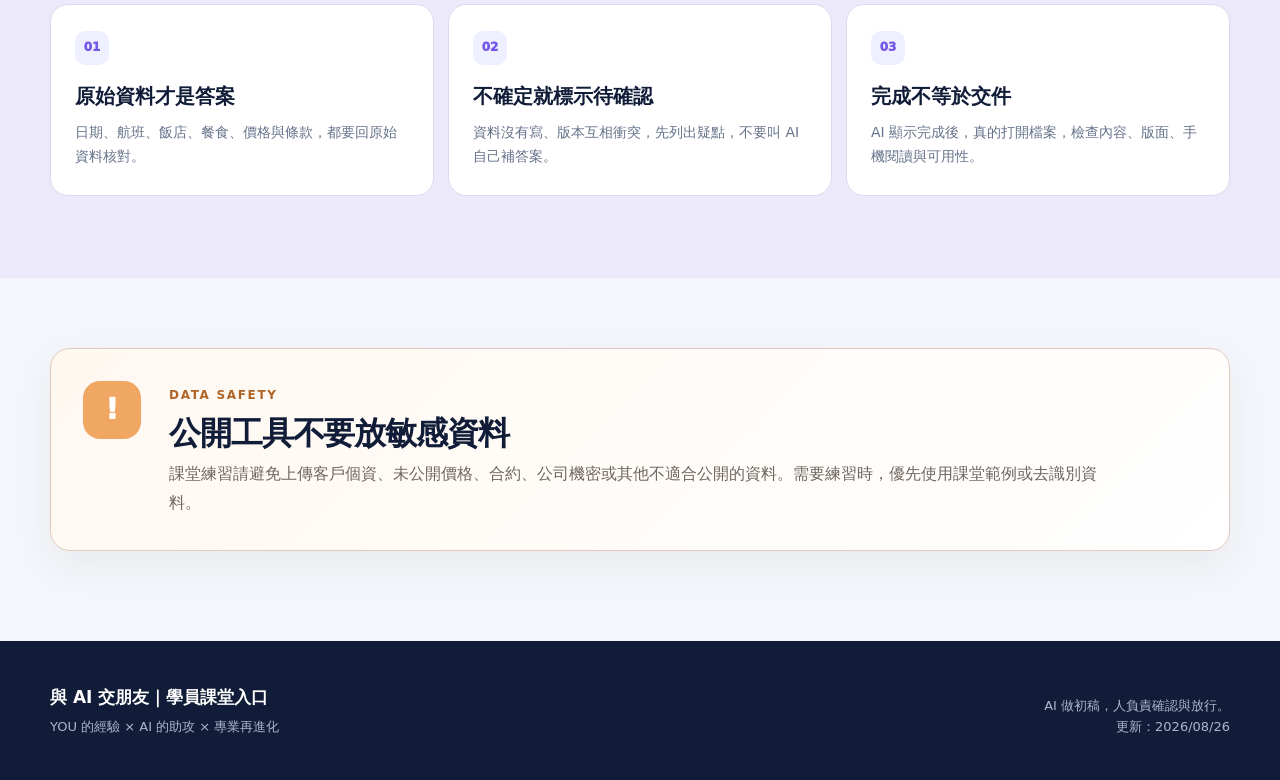
==== commit 0c875ae4: "更新課堂入口與設定驗收指令" ====
--- a/index.html
+++ b/index.html
@@ -1,11 +1,152 @@
-<!doctype html><html lang="zh-Hant"><head><meta charset="utf-8"><meta name="viewport" content="width=device-width,initial-scale=1"><meta name="robots" content="noindex,nofollow,noarchive"><title>與 AI 交朋友｜完整互動教材</title><link rel="icon" href="favicon.ico" sizes="any"><link rel="icon" type="image/svg+xml" href="favicon.svg"><link rel="stylesheet" href="styles.css?v=2"></head>
-<body><header class="top"><a class="brand" href="#top"><b>AI</b><span>與 AI 交朋友</span></a><div class="top-actions"><button id="searchBtn">搜尋</button><a href="hlt/">HLT 行前手冊</a></div></header>
-<main id="top"><section class="hero"><div class="hero-copy"><span class="eyebrow">2026.09.07 · 直售主管 AI 實戰課</span><h1>你的經驗，<br><em>加上 AI 的助攻。</em></h1><p>從指令基本功、三個 AI 設定，到 Word／PDF 完整交付。這不是簡報縮寫版，而是把兩份講師教材完整轉成可以搜尋、逐頁閱讀與上課操作的互動網站。</p><div class="hero-actions"><a href="#reader">開始完整課程</a><button id="randomBtn">抽一題暖場</button></div></div><aside class="hero-stats"><div><strong>58</strong><span>正式課程畫面</span></div><div><strong>147</strong><span>完整延伸畫面</span></div><div><strong>205</strong><span>已轉入總頁數</span></div></aside></section>
-<section class="orientation"><div><b>先看這裡</b><p>建議上課依「正式課程 58 頁」進行；需要更完整的工具教學、案例與備援時，再切到「完整延伸 147 頁」。</p></div><div><b>資料界線</b><p>公開教材不放客戶個資、真實案件附件與公司機密；課堂操作請使用去識別資料。</p></div></section>
-<section class="reader" id="reader"><aside class="sidebar"><div class="deck-switch"><button class="active" data-deck="core"><b>正式課程</b><span>58 頁主線</span></button><button data-deck="extended"><b>完整延伸</b><span>147 頁講師版</span></button></div><div class="progress-block"><div><span>閱讀進度</span><b id="progressText">0%</b></div><i><b id="progressBar"></b></i></div><nav id="sectionNav"></nav><label class="instructor-toggle"><input id="instructorMode" type="checkbox"><span>顯示講師口說與互動</span></label></aside>
-<div class="stage"><div class="stage-toolbar"><div><span id="deckLabel">正式課程</span><b id="pageLabel">01 / 58</b></div><button id="outlineBtn">所有頁面</button></div><article class="lesson-card"><div class="lesson-head"><span id="sectionLabel"></span><span id="slideNo"></span></div><div id="lessonContent"></div><details class="speaker" id="speakerNotes"><summary>講師口說與互動節點</summary><div id="notesContent"></div></details><details class="sources"><summary>本頁來源</summary><div id="sourcesContent"></div></details></article><div class="pager"><button id="prevBtn">← 上一頁</button><button id="completeBtn">標記完成</button><button id="nextBtn">下一頁 →</button></div></div></section>
-<section class="toolkit"><div><span class="eyebrow dark">課堂工具箱</span><h2>需要的時候，直接拿來用。</h2></div><div class="tool-grid"><a href="00_課堂快速操作_三種AI.txt" download><b>快速操作</b><span>三種 AI 課堂流程</span></a><a href="01_ChatGPT專案指令_旅遊報價暨行程美編.txt" download><b>ChatGPT</b><span>專案完整指令</span></a><a href="02_Gemini_Gem完整設定_旅遊報價暨行程美編.txt" download><b>Gemini</b><span>Gem 完整設定</span></a><a href="03_Claude_Project完整設定_旅遊報價暨行程美編.txt" download><b>Claude</b><span>Project 完整設定</span></a><a href="04_AI平台能力與課堂備援.txt" download><b>課堂備援</b><span>帳號與格式卡關處理</span></a><a href="講師互動節點.txt" download><b>互動節點</b><span>幽默提問與救場題</span></a></div></section></main>
-<dialog id="searchDialog"><form method="dialog"><button class="close">關閉 ×</button></form><h2>搜尋完整教材</h2><input id="searchInput" placeholder="輸入：個人化、Word、Claude、圖片……"><div id="searchResults"></div></dialog>
-<dialog id="outlineDialog"><form method="dialog"><button class="close">關閉 ×</button></form><h2 id="outlineTitle">所有頁面</h2><div id="outlineGrid"></div></dialog>
-<dialog id="randomDialog"><form method="dialog"><button class="close">關閉 ×</button></form><span class="eyebrow dark">課程暖場</span><h2 id="randomQuestion"></h2><button class="draw" id="drawAgain">再抽一題</button></dialog>
-<footer><b>與 AI 交朋友｜完整互動教材</b><p>正式課程 58 頁＋完整延伸 147 頁，合計 205 頁內容已轉入。</p><a href="#top">回到最上方 ↑</a></footer><script src="course-data.js?v=2"></script><script src="app.js?v=2"></script></body></html>
+<!doctype html>
+<html lang="zh-Hant">
+<head>
+  <meta charset="utf-8">
+  <meta name="viewport" content="width=device-width,initial-scale=1,viewport-fit=cover">
+  <meta name="robots" content="noindex,nofollow,noarchive">
+  <meta name="theme-color" content="#101b44">
+  <title>與 AI 交朋友｜學員課堂入口</title>
+  <link rel="icon" href="favicon.ico" sizes="any">
+  <link rel="icon" type="image/svg+xml" href="favicon.svg">
+  <link rel="stylesheet" href="styles.css?v=20260826">
+</head>
+<body>
+  <header class="topbar">
+    <div class="wrap topbar-inner">
+      <a class="brand" href="#top" aria-label="回到首頁">
+        <span class="brand-mark">AI</span>
+        <span>與 AI 交朋友</span>
+      </a>
+      <nav class="desktop-nav" aria-label="主要導覽">
+        <a href="#start">課堂入口</a>
+        <a href="#reminders">使用提醒</a>
+        <a href="#safety">資料安全</a>
+      </nav>
+    </div>
+  </header>
+
+  <main id="top">
+    <section class="hero">
+      <div class="wrap hero-inner">
+        <div class="hero-copy">
+          <span class="eyebrow">2026.09.07｜旅行社 AI 實戰課</span>
+          <h1>與 AI 交朋友</h1>
+          <p class="hero-concept"><strong>YOU 的經驗</strong><span>×</span><strong>AI 的助攻</strong><span>×</span><strong>專業再進化</strong></p>
+          <p class="hero-lead">把自己的經驗，加上 AI 的速度，做出可以使用、修改、核對與交件的成果。</p>
+          <a class="primary-action" href="#start">今天從這裡開始 ↓</a>
+        </div>
+        <aside class="hero-note" aria-label="課程核心提醒">
+          <span>課程最重要的一句話</span>
+          <strong>AI 可以幫你做事，<br>但不能幫你負責。</strong>
+        </aside>
+      </div>
+    </section>
+
+    <section class="entry-section" id="start">
+      <div class="wrap">
+        <div class="section-heading">
+          <span class="section-kicker">CLASSROOM START</span>
+          <h2>今天從這裡開始</h2>
+          <p>上課需要的入口集中在這裡；不用翻教材找網址。</p>
+        </div>
+
+        <div class="entry-grid">
+          <a class="entry-card featured" href="prompts/">
+            <div class="entry-no">01</div>
+            <div class="entry-copy">
+              <span class="entry-tag">課堂最常用</span>
+              <h3>指令大全</h3>
+              <p>課堂要複製 Prompt、萬用句型、圖片與出件指令，從這裡找。</p>
+              <span class="entry-link">開啟指令大全 →</span>
+            </div>
+          </a>
+
+          <a class="entry-card" href="hlt/">
+            <div class="entry-no">02</div>
+            <div class="entry-copy">
+              <span class="entry-tag">活動資訊</span>
+              <h3>活動名單・Hotel list</h3>
+              <p>查看議程、高鐵、分房與活動資訊；正式異動以最新公告為準。</p>
+              <span class="entry-link">開啟活動名單 →</span>
+            </div>
+          </a>
+
+          <a class="entry-card" href="https://chatgpt.com/zh-Hant/download/" target="_blank" rel="noopener noreferrer">
+            <div class="entry-no">03</div>
+            <div class="entry-copy">
+              <span class="entry-tag">課前準備</span>
+              <h3>ChatGPT 官方下載</h3>
+              <p>上課前先完成下載與登入；不同裝置、方案與版本的介面可能不同。</p>
+              <span class="entry-link">前往官方下載 ↗</span>
+            </div>
+          </a>
+
+          <a class="entry-card" href="https://openai-course-zh-guide.eva0620.chatgpt.site" target="_blank" rel="noopener noreferrer">
+            <div class="entry-no">04</div>
+            <div class="entry-copy">
+              <span class="entry-tag">延伸補充</span>
+              <h3>課程補充 Site</h3>
+              <p>需要操作補充、延伸說明或課堂參考時，再從這裡開啟。</p>
+              <span class="entry-link">開啟補充教材 ↗</span>
+            </div>
+          </a>
+        </div>
+      </div>
+    </section>
+
+    <section class="reminder-section" id="reminders">
+      <div class="wrap">
+        <div class="section-heading compact">
+          <span class="section-kicker">BEFORE YOU SEND</span>
+          <h2>AI 做完，還沒算交件</h2>
+        </div>
+        <div class="reminder-grid">
+          <article>
+            <span>01</span>
+            <h3>原始資料才是答案</h3>
+            <p>日期、航班、飯店、餐食、價格與條款，都要回原始資料核對。</p>
+          </article>
+          <article>
+            <span>02</span>
+            <h3>不確定就標示待確認</h3>
+            <p>資料沒有寫、版本互相衝突，先列出疑點，不要叫 AI 自己補答案。</p>
+          </article>
+          <article>
+            <span>03</span>
+            <h3>完成不等於交件</h3>
+            <p>AI 顯示完成後，真的打開檔案，檢查內容、版面、手機閱讀與可用性。</p>
+          </article>
+        </div>
+      </div>
+    </section>
+
+    <section class="safety-section" id="safety">
+      <div class="wrap safety-card">
+        <div class="safety-icon" aria-hidden="true">!</div>
+        <div>
+          <span class="section-kicker">DATA SAFETY</span>
+          <h2>公開工具不要放敏感資料</h2>
+          <p>課堂練習請避免上傳客戶個資、未公開價格、合約、公司機密或其他不適合公開的資料。需要練習時，優先使用課堂範例或去識別資料。</p>
+        </div>
+      </div>
+    </section>
+  </main>
+
+  <nav class="mobile-nav" aria-label="手機快速導覽">
+    <a href="#top">首頁</a>
+    <a href="prompts/">指令</a>
+    <a href="hlt/">名單</a>
+    <a href="https://openai-course-zh-guide.eva0620.chatgpt.site" target="_blank" rel="noopener noreferrer">補充</a>
+  </nav>
+
+  <footer>
+    <div class="wrap footer-inner">
+      <div>
+        <b>與 AI 交朋友｜學員課堂入口</b>
+        <p>YOU 的經驗 × AI 的助攻 × 專業再進化</p>
+      </div>
+      <p class="footer-note">AI 做初稿，人負責確認與放行。<br>更新：2026/08/26</p>
+    </div>
+  </footer>
+</body>
+</html>
--- a/styles.css
+++ b/styles.css
@@ -1 +1,129 @@
-:root{--ink:#111d38;--blue:#2945d3;--violet:#7358e8;--gold:#ffc969;--paper:#f5f6fb;--line:#dfe3ef;--muted:#657087;--green:#1c8259}*{box-sizing:border-box}html{scroll-behavior:smooth}body{margin:0;background:var(--paper);color:var(--ink);font-family:"Microsoft JhengHei","Noto Sans TC",system-ui,sans-serif}button,input{font:inherit}button,a{cursor:pointer}.top{position:sticky;top:0;z-index:20;height:68px;padding:0 max(20px,calc((100vw - 1220px)/2));display:flex;align-items:center;justify-content:space-between;background:#f5f6fbeF;backdrop-filter:blur(16px);border-bottom:1px solid #17234212}.brand{display:flex;align-items:center;color:var(--ink);font-weight:900;text-decoration:none}.brand b{display:grid;place-items:center;width:38px;height:38px;margin-right:10px;border-radius:10px;background:var(--ink);color:white}.top-actions{display:flex;gap:8px}.top-actions a,.top-actions button{padding:9px 13px;border:1px solid var(--line);border-radius:9px;background:white;color:var(--ink);text-decoration:none;font-weight:800}.hero{min-height:620px;padding:100px max(20px,calc((100vw - 1220px)/2));display:grid;grid-template-columns:1fr 360px;gap:60px;align-items:center;color:white;background:radial-gradient(circle at 80% 25%,#ffc96966,transparent 20%),radial-gradient(circle at 84% 75%,#987cff88,transparent 28%),linear-gradient(135deg,#101b44,#263fbd 58%,#6349cf)}.eyebrow{font-size:13px;font-weight:900;letter-spacing:.16em}.hero h1{font-size:clamp(54px,7vw,88px);line-height:1.03;letter-spacing:-.055em;margin:23px 0}.hero h1 em{font-style:normal;color:var(--gold)}.hero-copy>p{max-width:710px;font-size:18px;line-height:1.85;color:#e0e5ff}.hero-actions{display:flex;gap:10px;margin-top:30px}.hero-actions a,.hero-actions button{padding:13px 19px;border:0;border-radius:10px;background:var(--gold);color:var(--ink);text-decoration:none;font-weight:900}.hero-actions button{background:transparent;border:1px solid #ffffff66;color:white}.hero-stats{display:grid;gap:10px}.hero-stats div{padding:20px 22px;background:#0d173e66;border:1px solid #ffffff20;border-radius:15px}.hero-stats strong{font-size:34px;color:var(--gold)}.hero-stats span{margin-left:12px;color:#dbe1ff}.orientation{width:min(1220px,calc(100% - 32px));margin:-28px auto 40px;display:grid;grid-template-columns:1fr 1fr;position:relative;border-radius:17px;background:white;box-shadow:0 15px 45px #1f2e611c}.orientation>div{padding:22px 25px}.orientation>div+div{border-left:1px solid var(--line)}.orientation p{margin:6px 0 0;color:var(--muted);line-height:1.7}.reader{width:min(1220px,calc(100% - 32px));margin:0 auto 100px;display:grid;grid-template-columns:270px 1fr;gap:22px;align-items:start}.sidebar{position:sticky;top:88px;padding:15px;border-radius:18px;background:white;border:1px solid var(--line)}.deck-switch{display:grid;grid-template-columns:1fr 1fr;gap:7px}.deck-switch button{padding:12px 8px;border:1px solid var(--line);border-radius:10px;background:#f2f4f9;text-align:left}.deck-switch button.active{background:var(--ink);color:white}.deck-switch b,.deck-switch span{display:block}.deck-switch span{margin-top:4px;font-size:11px;color:#8b94a9}.deck-switch button.active span{color:#bfc8df}.progress-block{padding:18px 5px}.progress-block>div{display:flex;justify-content:space-between;font-size:13px}.progress-block>i{display:block;height:7px;margin-top:9px;border-radius:9px;background:#e9ecf4;overflow:hidden}.progress-block>i b{display:block;height:100%;background:linear-gradient(90deg,var(--blue),var(--violet))}#sectionNav{display:grid;max-height:48vh;overflow:auto;border-top:1px solid var(--line);border-bottom:1px solid var(--line);padding:8px 0}#sectionNav button{display:flex;justify-content:space-between;padding:10px;border:0;border-radius:8px;background:transparent;text-align:left;color:var(--muted)}#sectionNav button:hover,#sectionNav button.active{background:#edf0ff;color:var(--blue);font-weight:800}.instructor-toggle{display:flex;gap:8px;padding:15px 5px 5px;font-size:13px;font-weight:800}.stage{min-width:0}.stage-toolbar{display:flex;align-items:center;justify-content:space-between;margin-bottom:10px}.stage-toolbar>div{display:flex;gap:10px;align-items:center}.stage-toolbar span{color:var(--violet);font-weight:900}.stage-toolbar button{padding:8px 12px;border:1px solid var(--line);border-radius:8px;background:white}.lesson-card{min-height:620px;padding:50px 55px;border-radius:22px;background:white;border:1px solid var(--line);box-shadow:0 18px 50px #1b2b5a0c}.lesson-head{display:flex;justify-content:space-between}.lesson-head span:first-child{font-size:13px;letter-spacing:.14em;color:var(--violet);font-weight:900}.lesson-head span:last-child{font-size:13px;color:#9aa2b4}.lesson-card h1{max-width:800px;font-size:clamp(35px,4vw,54px);line-height:1.15;letter-spacing:-.04em;margin:30px 0}.lesson-card .lead{font-size:20px;line-height:1.75;color:#4d5871}.content-list{display:grid;gap:10px;margin:28px 0}.content-item{position:relative;padding:14px 18px 14px 35px;border-radius:11px;background:#f3f5fa;color:#34405a;line-height:1.65}.content-item:before{content:"";position:absolute;left:16px;top:23px;width:7px;height:7px;border-radius:50%;background:var(--violet)}.copy-row{display:flex;justify-content:space-between;gap:18px;padding:18px;background:#111d38;color:white;border-radius:12px}.copy-row p{margin:0;color:#d2d9ea;line-height:1.75}.copy-row button{min-width:70px;padding:8px;border:0;border-radius:7px;background:var(--gold);font-weight:900}.speaker,.sources{margin-top:25px;border-top:1px solid var(--line);padding-top:15px}.speaker summary,.sources summary{cursor:pointer;font-weight:900;color:var(--violet)}.speaker p,.sources p{color:var(--muted);line-height:1.75}.speaker[hidden]{display:none}.pager{display:grid;grid-template-columns:1fr auto 1fr;gap:10px;margin-top:12px}.pager button{padding:12px;border:1px solid var(--line);border-radius:10px;background:white;font-weight:800}.pager button:last-child{background:var(--ink);color:white}.pager #completeBtn.done{background:#e2f7ed;color:var(--green)}.toolkit{padding:85px max(20px,calc((100vw - 1220px)/2));background:#ece9fb}.toolkit h2{font-size:42px}.eyebrow.dark{color:var(--violet)}.tool-grid{display:grid;grid-template-columns:repeat(3,1fr);gap:12px}.tool-grid a{padding:22px;border-radius:14px;background:white;border:1px solid #d8d3eb;color:var(--ink);text-decoration:none}.tool-grid b,.tool-grid span{display:block}.tool-grid span{margin-top:6px;color:var(--muted);font-size:13px}dialog{width:min(900px,calc(100% - 28px));max-height:88vh;padding:30px;border:0;border-radius:20px;box-shadow:0 30px 100px #111a3f55}dialog::backdrop{background:#0d153a99}.close{float:right;border:0;background:transparent}dialog input{width:100%;padding:14px;border:1px solid var(--line);border-radius:10px}#searchResults,#outlineGrid{display:grid;gap:8px;margin-top:18px;max-height:58vh;overflow:auto}.result,.outline-item{padding:14px;border:1px solid var(--line);border-radius:10px;background:white;text-align:left}.result b,.outline-item b{display:block}.result span,.outline-item span{font-size:12px;color:var(--muted)}.draw{padding:11px 17px;border:0;border-radius:9px;background:var(--ink);color:white;font-weight:900}footer{padding:55px max(20px,calc((100vw - 1220px)/2));display:grid;grid-template-columns:1fr 2fr auto;gap:25px;background:var(--ink);color:white}footer p{color:#aeb8d1}footer a{color:var(--gold)}@media(max-width:850px){.hero{grid-template-columns:1fr}.hero-stats{grid-template-columns:repeat(3,1fr)}.orientation{grid-template-columns:1fr}.reader{grid-template-columns:1fr}.sidebar{position:relative;top:0}.lesson-card{padding:32px 25px}.tool-grid{grid-template-columns:1fr 1fr}footer{grid-template-columns:1fr}}@media(max-width:560px){.top-actions a{display:none}.hero{padding:65px 20px}.hero-stats{grid-template-columns:1fr}.hero-actions{flex-direction:column}.reader{width:calc(100% - 20px)}.pager{grid-template-columns:1fr 1fr}.pager #completeBtn{grid-column:1/-1;grid-row:2}.tool-grid{grid-template-columns:1fr}}
+:root{
+  --ink:#111d38;
+  --ink-2:#182955;
+  --blue:#3658df;
+  --violet:#7658e8;
+  --gold:#ffd078;
+  --paper:#f4f6fb;
+  --white:#fff;
+  --line:#dfe5f0;
+  --muted:#66728a;
+  --green:#16805a;
+  --shadow:0 18px 50px rgba(27,43,90,.09);
+}
+*{box-sizing:border-box}
+html{scroll-behavior:smooth;scroll-padding-top:84px}
+body{margin:0;background:var(--paper);color:var(--ink);font-family:"Microsoft JhengHei","Noto Sans TC","PingFang TC",system-ui,sans-serif;line-height:1.65;-webkit-font-smoothing:antialiased}
+a{color:inherit}
+button,a{-webkit-tap-highlight-color:transparent}
+.wrap{width:min(1180px,calc(100% - 36px));margin-inline:auto}
+.topbar{position:sticky;top:0;z-index:30;background:rgba(244,246,251,.91);border-bottom:1px solid rgba(17,29,56,.08);backdrop-filter:blur(16px);-webkit-backdrop-filter:blur(16px)}
+.topbar-inner{min-height:68px;display:flex;align-items:center;justify-content:space-between;gap:24px}
+.brand{display:flex;align-items:center;gap:10px;text-decoration:none;font-weight:900;letter-spacing:.01em}
+.brand-mark{display:grid;place-items:center;width:38px;height:38px;border-radius:11px;color:#fff;background:linear-gradient(145deg,var(--blue),var(--violet));box-shadow:0 8px 20px rgba(92,80,221,.25)}
+.desktop-nav{display:flex;gap:6px}
+.desktop-nav a{padding:9px 12px;border-radius:9px;text-decoration:none;font-size:13px;font-weight:800;color:var(--muted)}
+.desktop-nav a:hover,.desktop-nav a:focus-visible{background:#fff;color:var(--blue);outline:none}
+.hero{position:relative;overflow:hidden;color:#fff;background:linear-gradient(128deg,#101b44 0%,#263fbd 56%,#674bcf 100%)}
+.hero:before{content:"";position:absolute;width:540px;height:540px;right:-170px;top:-260px;border-radius:50%;background:radial-gradient(circle,#ffd0789c 0,transparent 64%)}
+.hero:after{content:"";position:absolute;width:430px;height:430px;left:51%;bottom:-370px;border-radius:50%;border:1px solid #ffffff2e;box-shadow:0 0 0 52px #ffffff0a,0 0 0 104px #ffffff08}
+.hero-inner{position:relative;z-index:1;min-height:560px;padding:84px 0 88px;display:grid;grid-template-columns:minmax(0,1fr) 370px;gap:70px;align-items:center}
+.eyebrow,.section-kicker{display:inline-block;font-size:12px;font-weight:900;letter-spacing:.14em;text-transform:uppercase}
+.eyebrow{padding:7px 11px;border:1px solid #ffffff30;border-radius:999px;background:#ffffff0f;color:#e7ebff}
+.hero h1{margin:18px 0 8px;font-size:clamp(56px,7.6vw,92px);line-height:1;letter-spacing:-.055em}
+.hero-concept{display:flex;flex-wrap:wrap;gap:8px 12px;align-items:center;margin:0 0 24px;color:#f5f7ff;font-size:clamp(16px,2vw,20px)}
+.hero-concept span{color:var(--gold);font-weight:900}
+.hero-lead{max-width:720px;margin:0;color:#e3e8ff;font-size:18px;line-height:1.8}
+.primary-action{display:inline-flex;align-items:center;justify-content:center;margin-top:30px;min-height:48px;padding:12px 19px;border-radius:11px;background:var(--gold);color:var(--ink);text-decoration:none;font-weight:900;box-shadow:0 12px 30px rgba(10,22,67,.22)}
+.hero-note{padding:26px 26px 28px;border:1px solid #ffffff25;border-radius:20px;background:#0e173d5f;box-shadow:0 24px 70px #09133238;backdrop-filter:blur(10px);-webkit-backdrop-filter:blur(10px)}
+.hero-note span{display:block;margin-bottom:10px;color:#cfd7ff;font-size:12px;font-weight:800;letter-spacing:.08em}
+.hero-note strong{display:block;font-size:27px;line-height:1.55;color:var(--gold)}
+.entry-section,.reminder-section,.safety-section{padding:82px 0}
+.section-heading{margin-bottom:28px}
+.section-heading.compact{margin-bottom:22px}
+.section-kicker{color:var(--violet)}
+.section-heading h2,.safety-card h2{margin:8px 0 6px;font-size:clamp(32px,4vw,46px);line-height:1.15;letter-spacing:-.035em}
+.section-heading p{margin:0;color:var(--muted)}
+.entry-grid{display:grid;grid-template-columns:1fr 1fr;gap:16px}
+.entry-card{position:relative;display:grid;grid-template-columns:56px 1fr;gap:18px;min-height:228px;padding:28px;border:1px solid var(--line);border-radius:20px;background:linear-gradient(180deg,#fff,#fdfdff);text-decoration:none;box-shadow:0 12px 36px rgba(30,45,90,.05);transition:transform .18s ease,border-color .18s ease,box-shadow .18s ease}
+.entry-card:hover,.entry-card:focus-visible{transform:translateY(-3px);border-color:#aeb9ec;box-shadow:var(--shadow);outline:none}
+.entry-card.featured{background:linear-gradient(145deg,#15234a,#2947c4 58%,#694ed4);border-color:transparent;color:#fff}
+.entry-no{display:grid;place-items:center;align-self:start;width:52px;height:52px;border-radius:15px;background:#edf0fa;color:var(--blue);font-size:14px;font-weight:950}
+.featured .entry-no{background:#ffffff16;color:var(--gold);border:1px solid #ffffff1f}
+.entry-copy{min-width:0}
+.entry-tag{display:inline-block;margin-bottom:8px;padding:5px 8px;border-radius:999px;background:#eef1ff;color:var(--blue);font-size:11px;font-weight:900}
+.featured .entry-tag{background:#ffffff13;color:#e9edff;border:1px solid #ffffff1d}
+.entry-card h3{margin:0;font-size:26px;letter-spacing:-.025em}
+.entry-card p{margin:8px 0 22px;color:var(--muted);font-size:15px;line-height:1.75}
+.featured p{color:#dce3ff}
+.entry-link{position:absolute;left:102px;bottom:27px;font-size:13px;font-weight:900;color:var(--blue)}
+.featured .entry-link{color:var(--gold)}
+.reminder-section{background:#ece9fb}
+.reminder-grid{display:grid;grid-template-columns:repeat(3,1fr);gap:14px}
+.reminder-grid article{padding:26px 24px;border:1px solid #dcd9ee;border-radius:18px;background:#fff}
+.reminder-grid article>span{display:inline-grid;place-items:center;width:34px;height:34px;border-radius:10px;background:#eef0ff;color:var(--violet);font-size:12px;font-weight:950}
+.reminder-grid h3{margin:15px 0 7px;font-size:20px}
+.reminder-grid p{margin:0;color:var(--muted);font-size:14px;line-height:1.75}
+.safety-section{padding-top:70px;padding-bottom:90px}
+.safety-card{display:grid;grid-template-columns:64px 1fr;gap:22px;padding:32px;border:1px solid #e2c9bd;border-radius:20px;background:linear-gradient(135deg,#fff8f1,#fff);box-shadow:0 14px 38px rgba(74,48,30,.06)}
+.safety-icon{display:grid;place-items:center;width:58px;height:58px;border-radius:17px;background:#f0a763;color:#fff;font-size:28px;font-weight:950}
+.safety-card .section-kicker{color:#af6428}
+.safety-card h2{font-size:32px}
+.safety-card p{max-width:930px;margin:8px 0 0;color:#6f665f;line-height:1.8}
+footer{padding:42px 0;background:var(--ink);color:#fff}
+.footer-inner{display:flex;align-items:flex-end;justify-content:space-between;gap:28px}
+.footer-inner b{font-size:17px}
+.footer-inner p{margin:5px 0 0;color:#abb5ce;font-size:13px}
+.footer-note{text-align:right!important}
+.mobile-nav{display:none}
+@media(max-width:900px){
+  .hero-inner{grid-template-columns:1fr;gap:34px;min-height:0;padding:68px 0 72px}
+  .hero-note{max-width:620px}
+  .entry-grid{grid-template-columns:1fr}
+  .reminder-grid{grid-template-columns:1fr}
+  .entry-card{min-height:205px}
+}
+@media(max-width:640px){
+  html{scroll-padding-top:18px}
+  body{padding-bottom:67px}
+  .wrap{width:min(100% - 26px,1180px)}
+  .topbar{position:relative}
+  .topbar-inner{min-height:60px}
+  .desktop-nav{display:none}
+  .brand{font-size:15px}
+  .brand-mark{width:34px;height:34px;border-radius:10px}
+  .hero:before{width:300px;height:300px;right:-130px;top:-120px}
+  .hero:after{display:none}
+  .hero-inner{padding:42px 0 48px;gap:28px}
+  .eyebrow{font-size:10px;line-height:1.5}
+  .hero h1{margin-top:14px;font-size:clamp(44px,14vw,62px)}
+  .hero-concept{gap:5px 8px;font-size:14px}
+  .hero-lead{font-size:16px;line-height:1.75}
+  .primary-action{width:100%;margin-top:24px}
+  .hero-note{padding:20px;border-radius:16px}
+  .hero-note strong{font-size:22px}
+  .entry-section,.reminder-section,.safety-section{padding:54px 0}
+  .section-heading{margin-bottom:20px}
+  .section-heading h2,.safety-card h2{font-size:30px}
+  .entry-grid{gap:11px}
+  .entry-card{grid-template-columns:44px 1fr;gap:13px;min-height:0;padding:19px 17px 54px;border-radius:16px}
+  .entry-no{width:42px;height:42px;border-radius:12px}
+  .entry-card h3{font-size:21px;line-height:1.3}
+  .entry-card p{margin:6px 0 0;font-size:14px;line-height:1.65}
+  .entry-link{left:74px;bottom:17px}
+  .reminder-grid article{padding:21px 19px}
+  .safety-card{grid-template-columns:1fr;gap:12px;padding:23px 20px}
+  .safety-icon{width:46px;height:46px;border-radius:14px;font-size:22px}
+  .footer-inner{display:block}
+  .footer-note{text-align:left!important;margin-top:18px!important}
+  .mobile-nav{position:fixed;left:0;right:0;bottom:0;z-index:50;display:grid;grid-template-columns:repeat(4,1fr);padding:8px max(8px,env(safe-area-inset-right)) calc(8px + env(safe-area-inset-bottom)) max(8px,env(safe-area-inset-left));background:rgba(17,29,56,.96);border-top:1px solid #ffffff16;backdrop-filter:blur(14px);-webkit-backdrop-filter:blur(14px)}
+  .mobile-nav a{display:grid;place-items:center;min-height:43px;border-radius:9px;color:#fff;text-decoration:none;font-size:12px;font-weight:900}
+  .mobile-nav a:active{background:#ffffff12}
+}
+@media(max-width:380px){
+  .hero-concept strong{width:100%}
+  .hero-concept span{display:none}
+  .entry-card{grid-template-columns:38px 1fr}
+  .entry-no{width:36px;height:36px}
+  .entry-link{left:68px}
+}
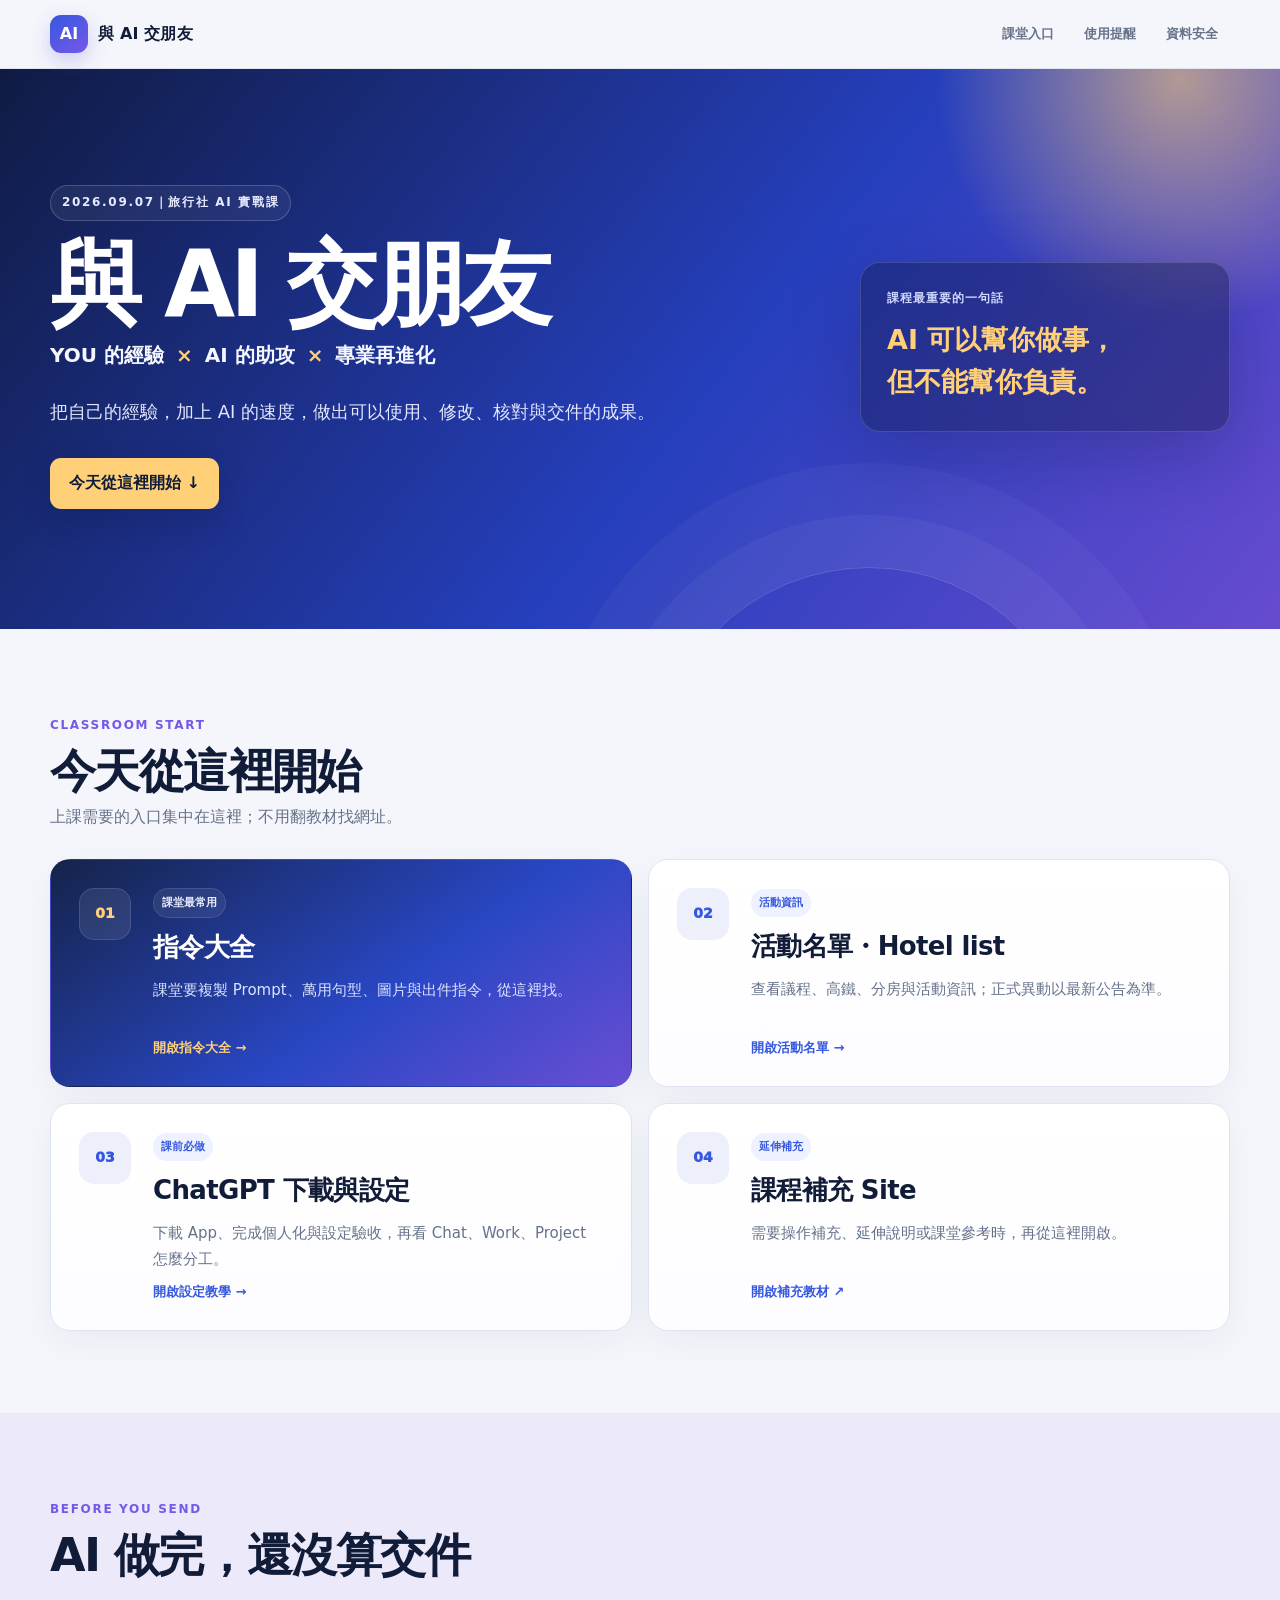
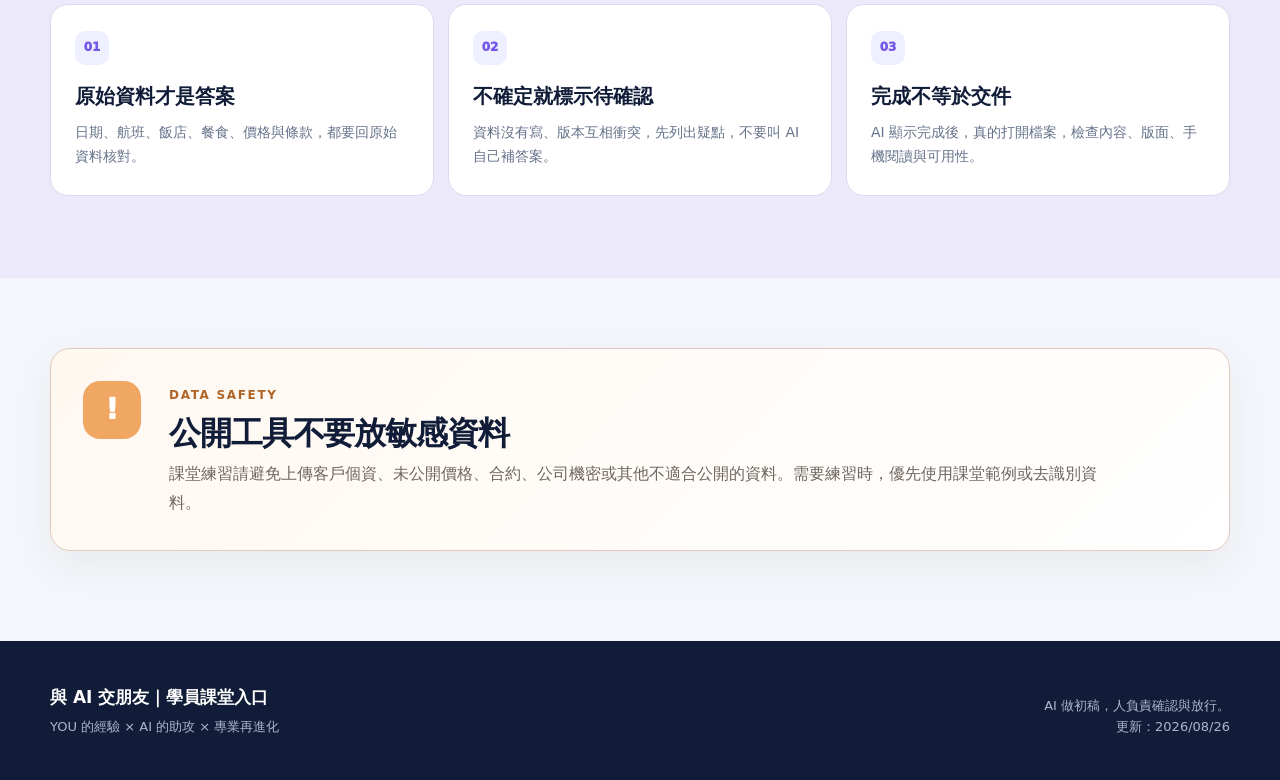
==== commit 7901cac5: "優化指令導覽並新增 ChatGPT 設定教學" ====
--- a/index.html
+++ b/index.html
@@ -71,13 +71,13 @@
             </div>
           </a>
 
-          <a class="entry-card" href="https://chatgpt.com/zh-Hant/download/" target="_blank" rel="noopener noreferrer">
+          <a class="entry-card" href="chatgpt/">
             <div class="entry-no">03</div>
             <div class="entry-copy">
-              <span class="entry-tag">課前準備</span>
-              <h3>ChatGPT 官方下載</h3>
-              <p>上課前先完成下載與登入；不同裝置、方案與版本的介面可能不同。</p>
-              <span class="entry-link">前往官方下載 ↗</span>
+              <span class="entry-tag">課前必做</span>
+              <h3>ChatGPT 下載與設定</h3>
+              <p>下載 App、完成個人化與設定驗收，再看 Chat、Work、Project 怎麼分工。</p>
+              <span class="entry-link">開啟設定教學 →</span>
             </div>
           </a>
 
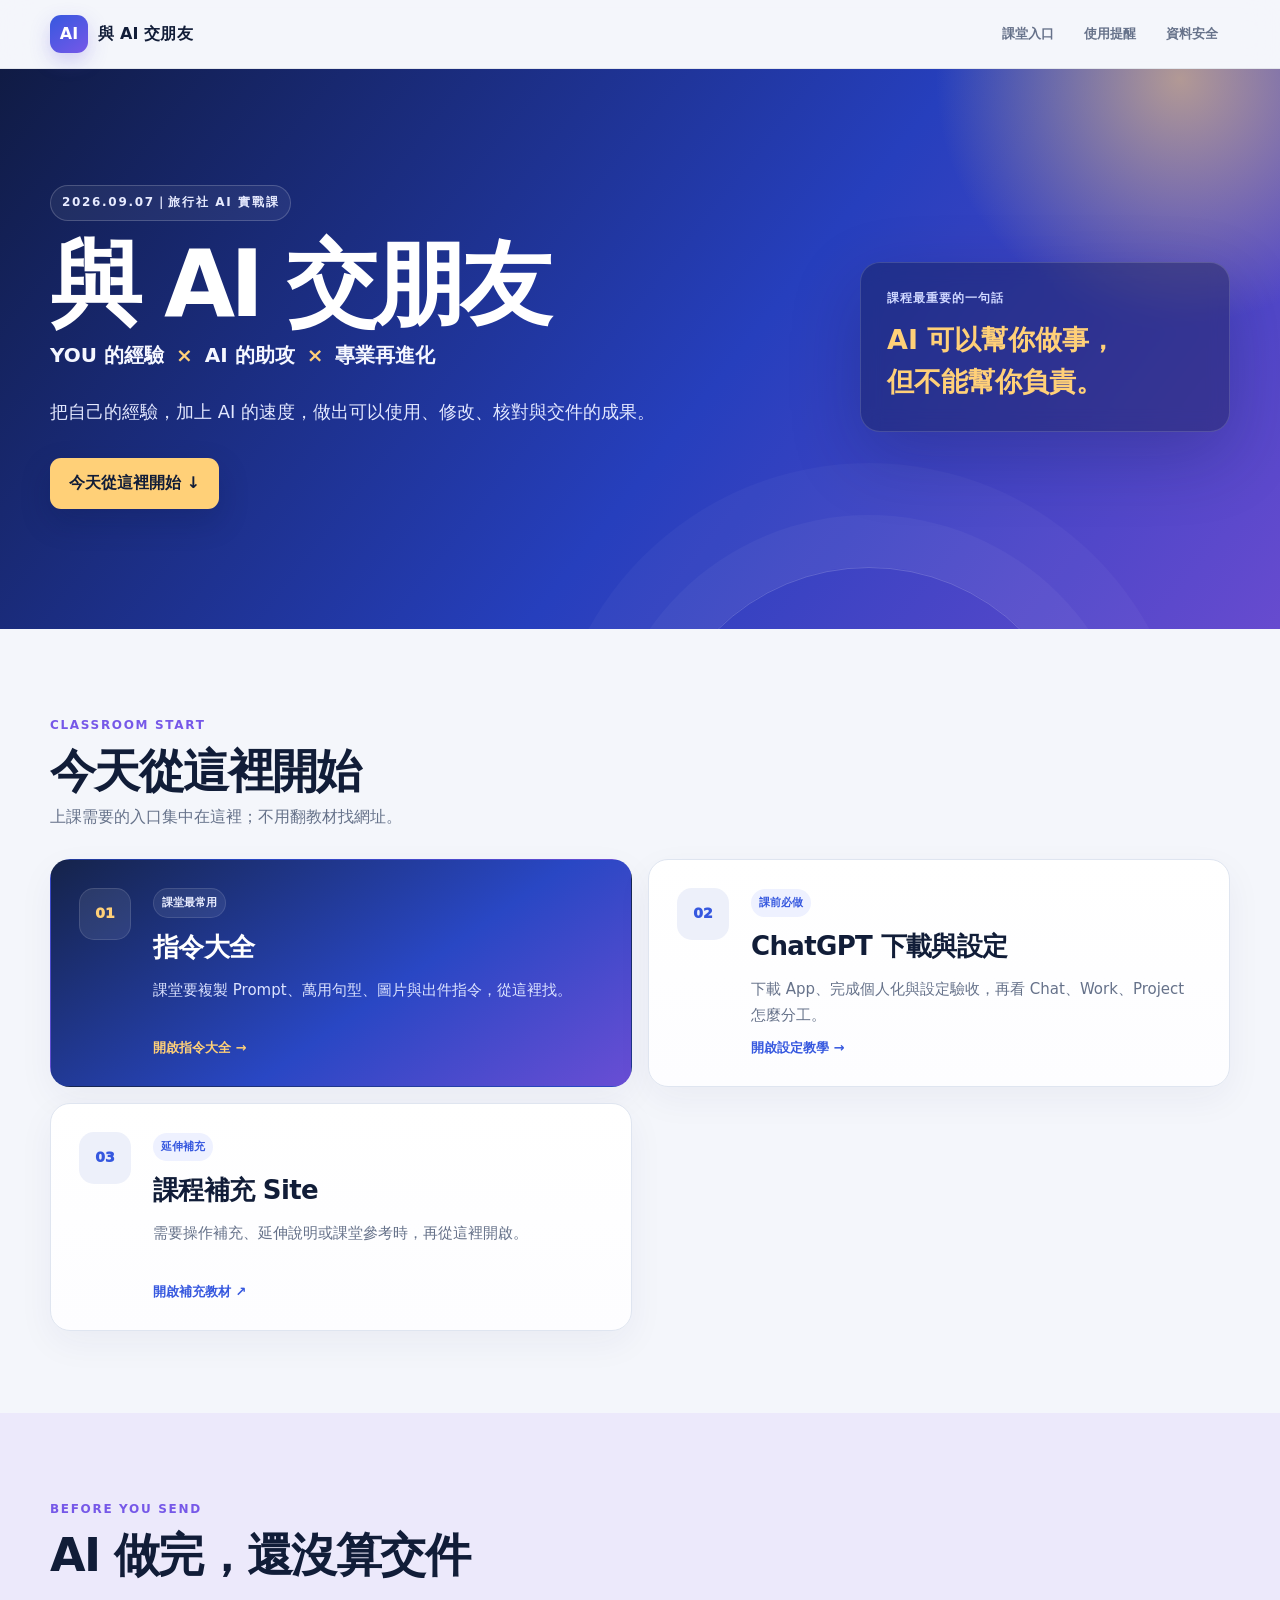
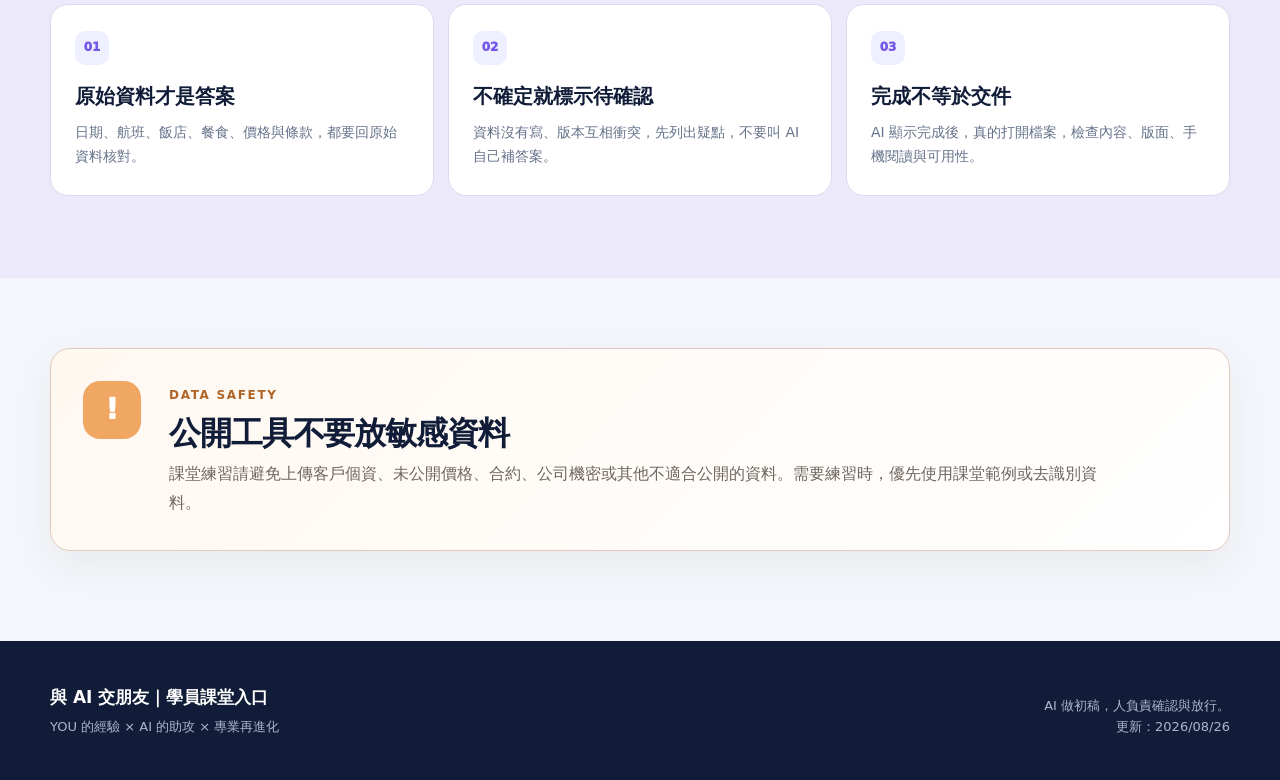
==== commit f43ad0ab: "Remove activity roster links from course homepage" ====
--- a/index.html
+++ b/index.html
@@ -61,18 +61,9 @@
             </div>
           </a>
 
-          <a class="entry-card" href="hlt/">
-            <div class="entry-no">02</div>
-            <div class="entry-copy">
-              <span class="entry-tag">活動資訊</span>
-              <h3>活動名單・Hotel list</h3>
-              <p>查看議程、高鐵、分房與活動資訊；正式異動以最新公告為準。</p>
-              <span class="entry-link">開啟活動名單 →</span>
-            </div>
-          </a>
 
           <a class="entry-card" href="chatgpt/">
-            <div class="entry-no">03</div>
+            <div class="entry-no">02</div>
             <div class="entry-copy">
               <span class="entry-tag">課前必做</span>
               <h3>ChatGPT 下載與設定</h3>
@@ -82,7 +73,7 @@
           </a>
 
           <a class="entry-card" href="https://openai-course-zh-guide.eva0620.chatgpt.site" target="_blank" rel="noopener noreferrer">
-            <div class="entry-no">04</div>
+            <div class="entry-no">03</div>
             <div class="entry-copy">
               <span class="entry-tag">延伸補充</span>
               <h3>課程補充 Site</h3>
@@ -135,7 +126,6 @@
   <nav class="mobile-nav" aria-label="手機快速導覽">
     <a href="#top">首頁</a>
     <a href="prompts/">指令</a>
-    <a href="hlt/">名單</a>
     <a href="https://openai-course-zh-guide.eva0620.chatgpt.site" target="_blank" rel="noopener noreferrer">補充</a>
   </nav>
 
